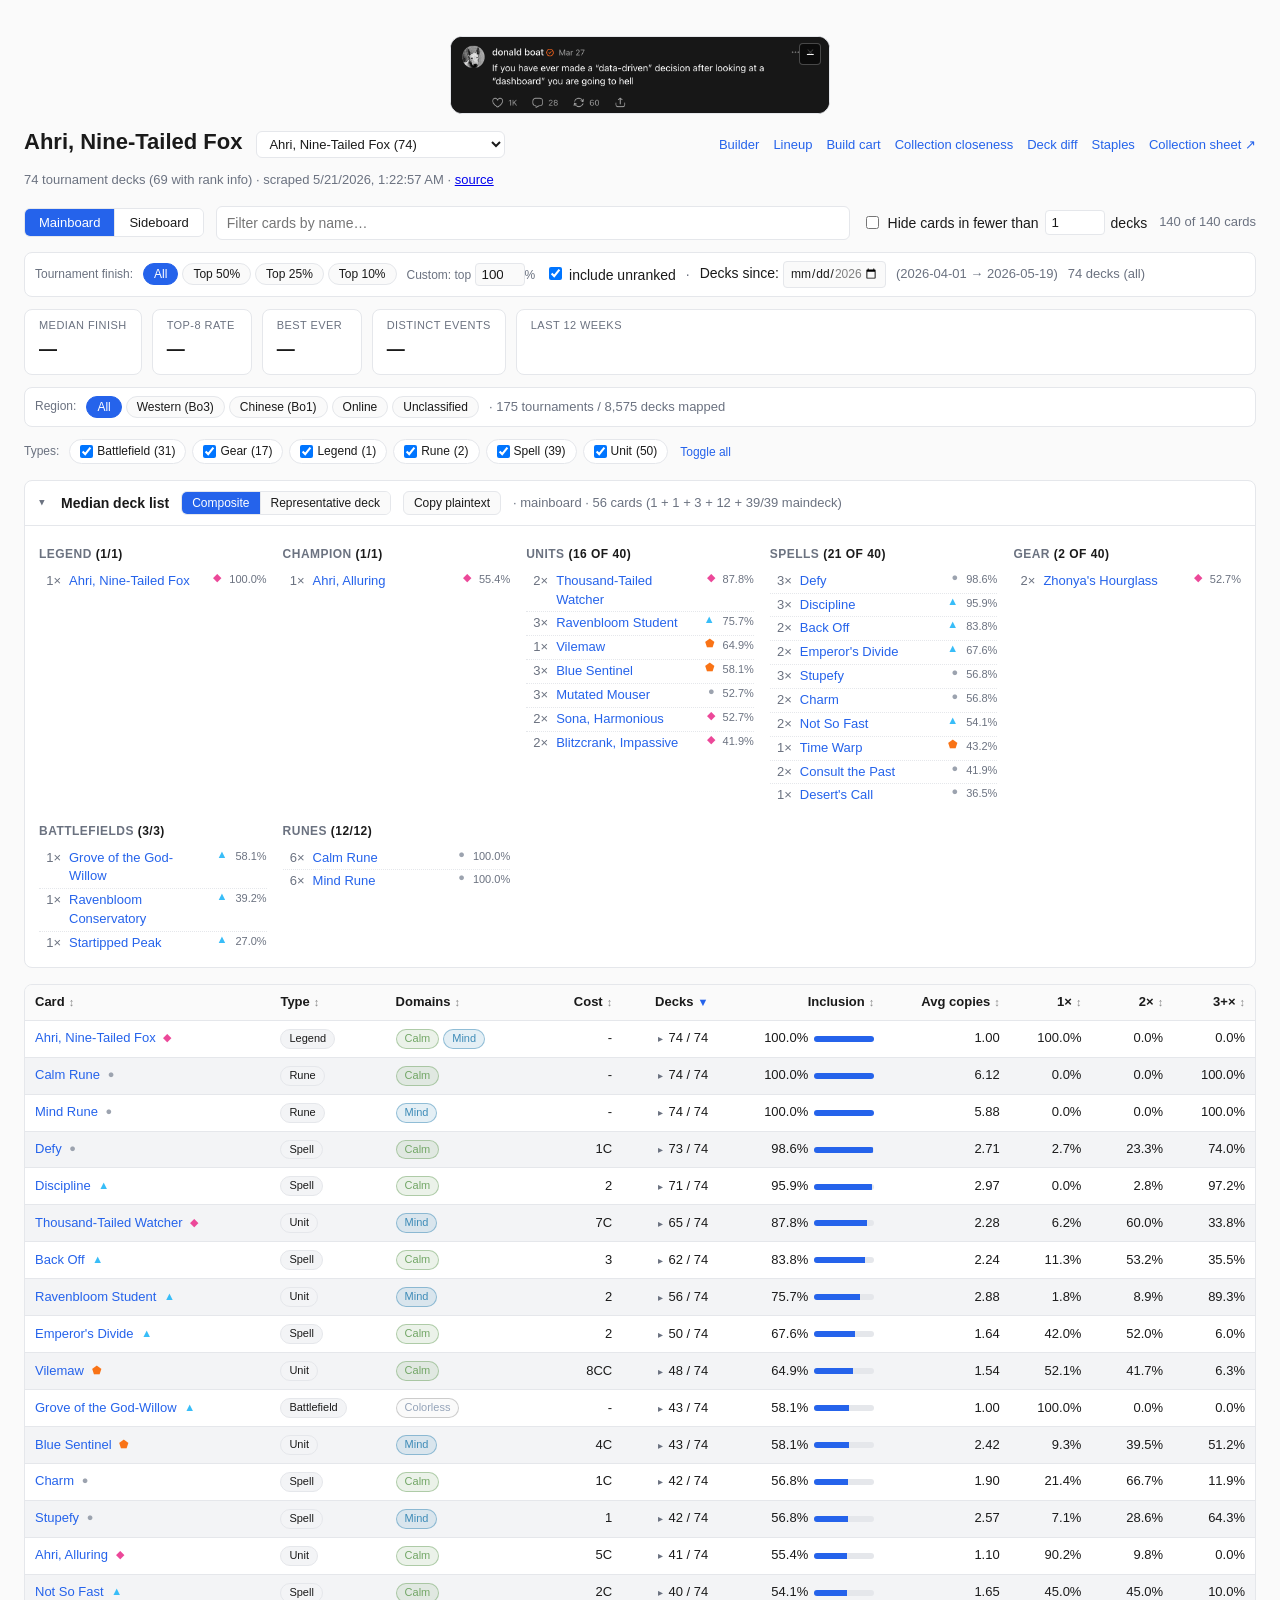
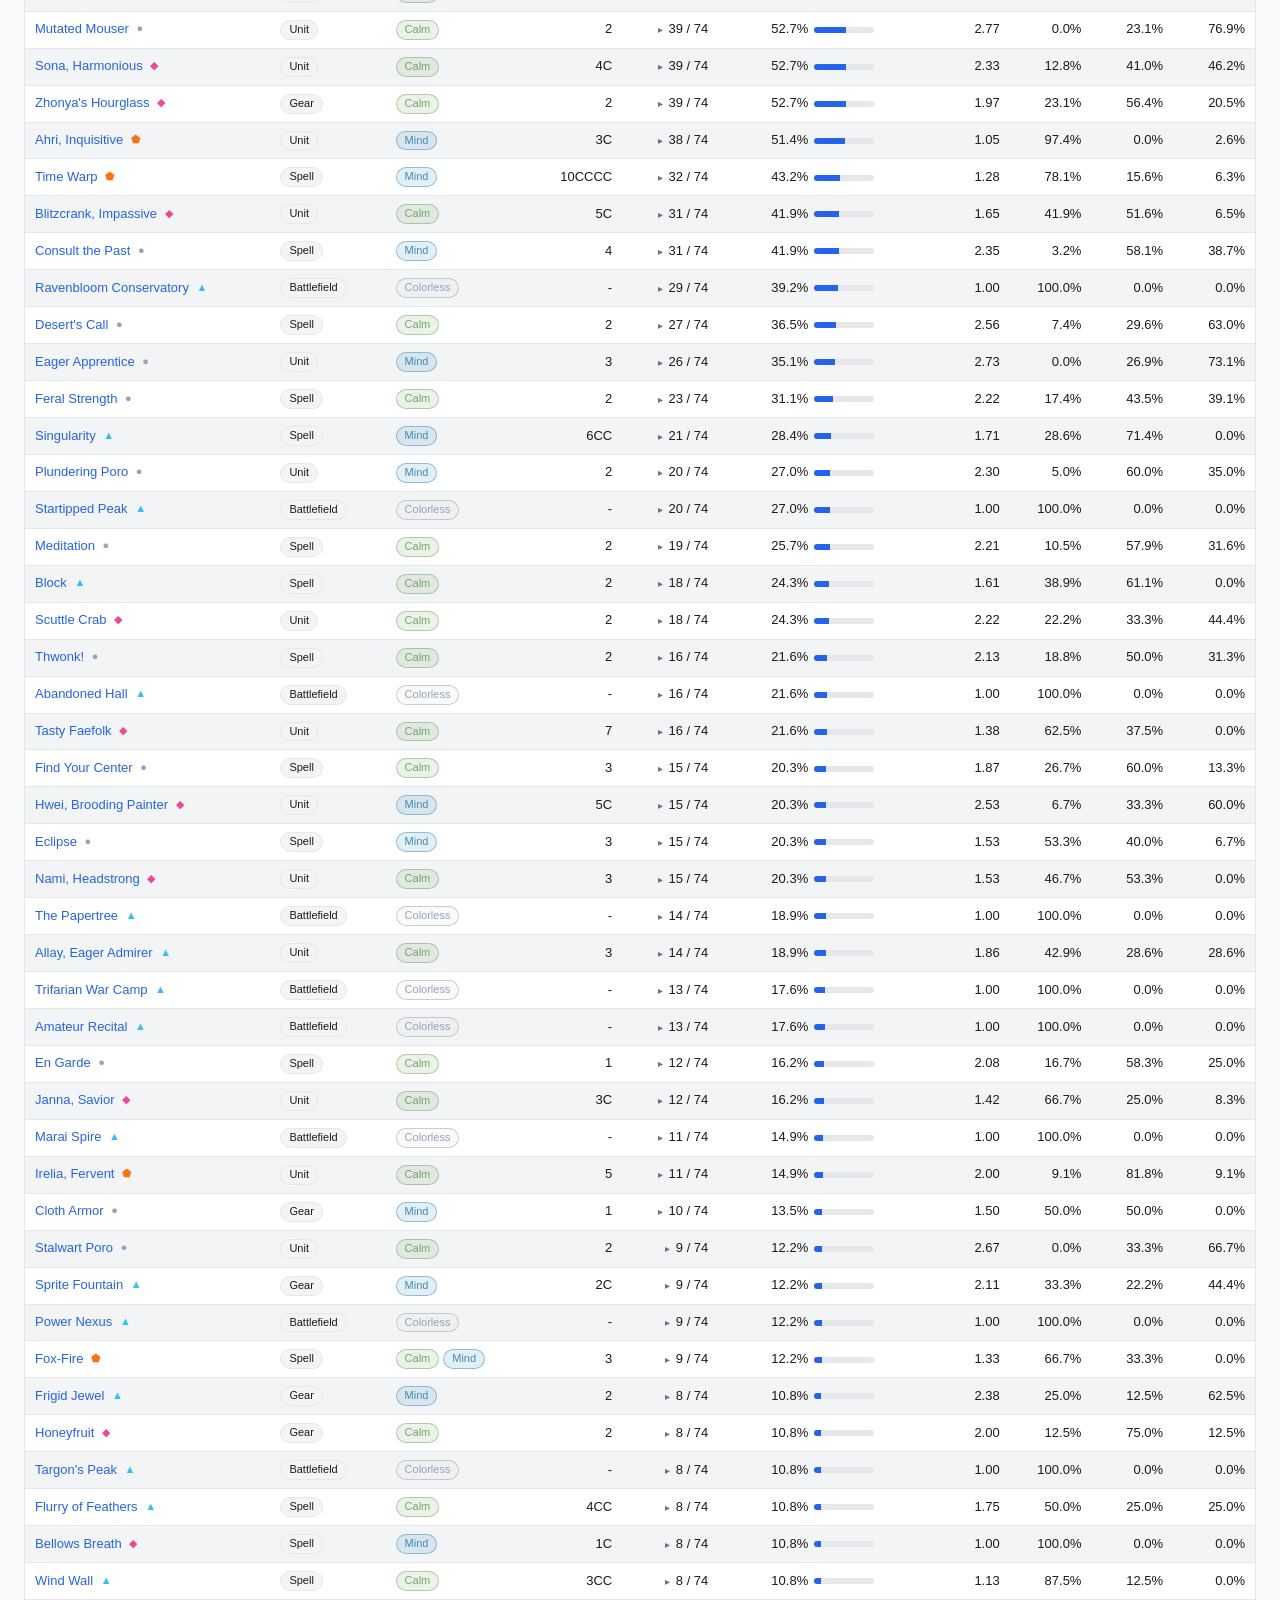
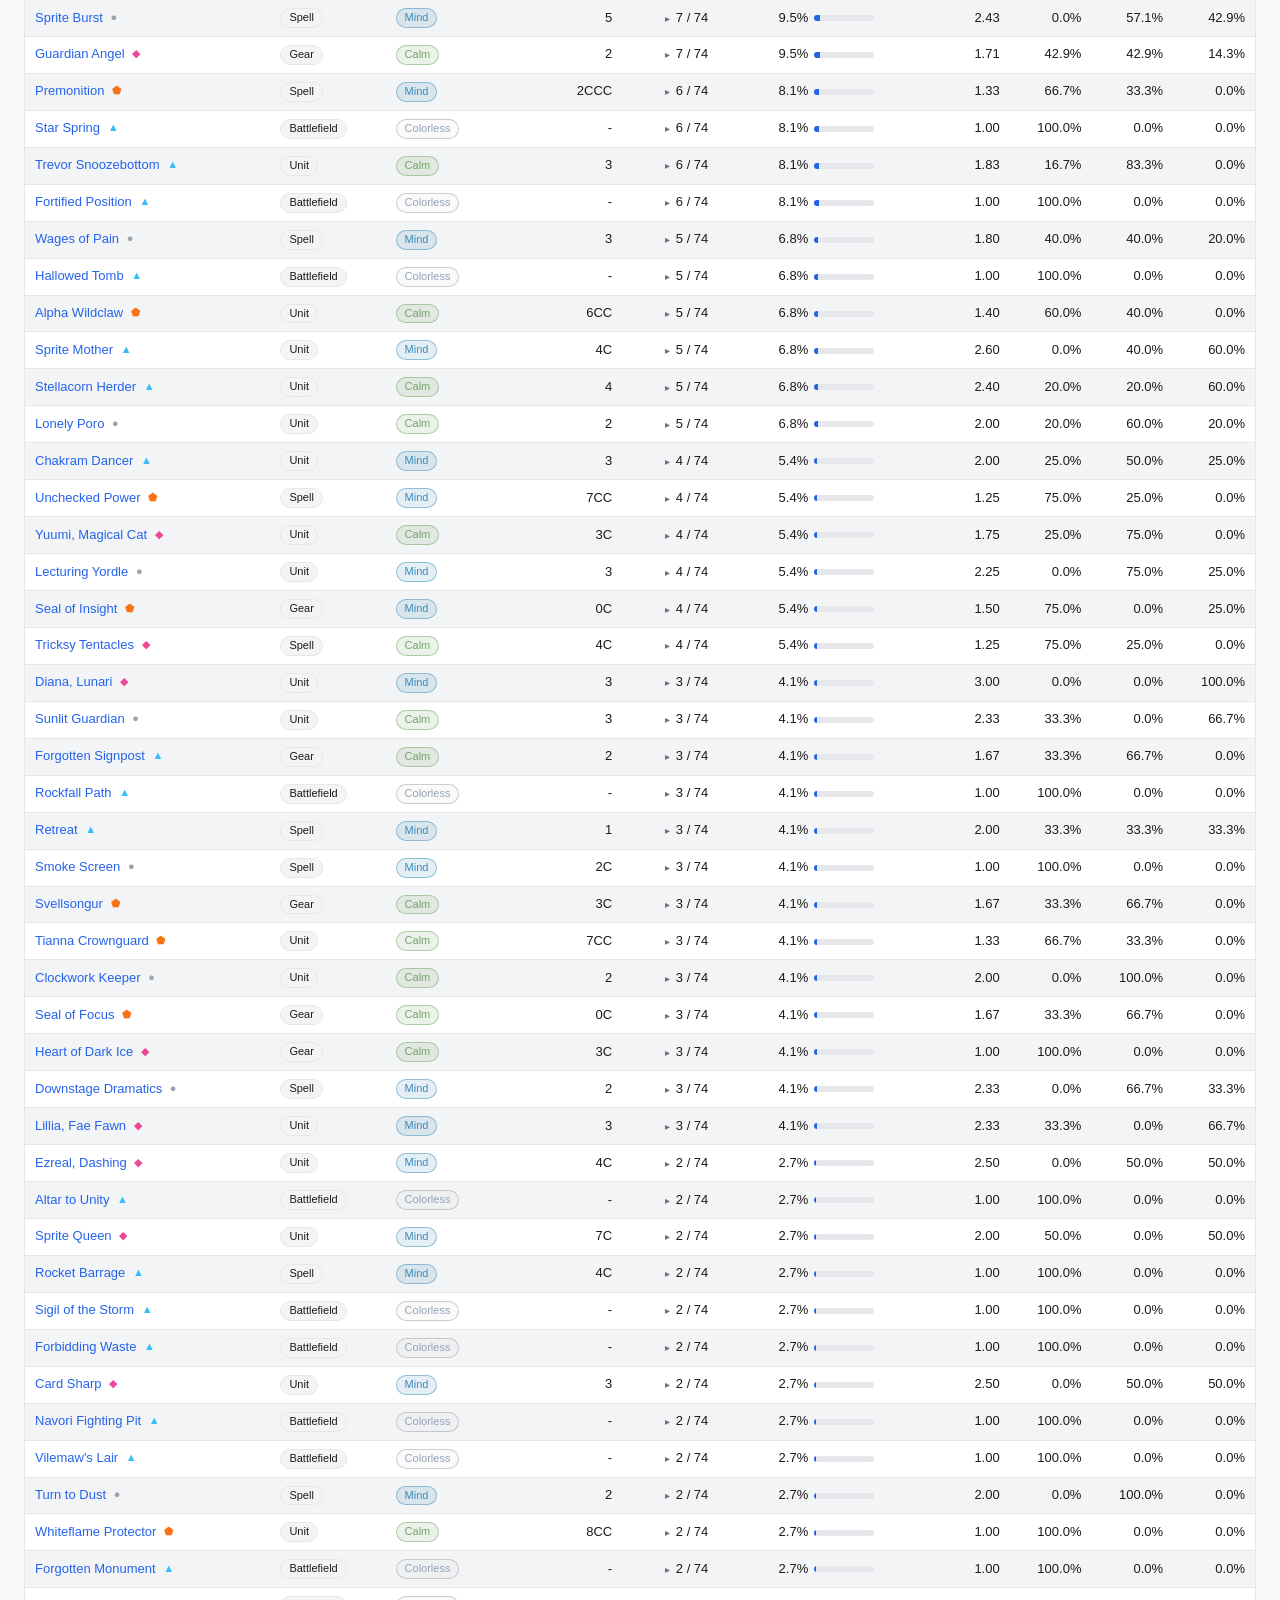
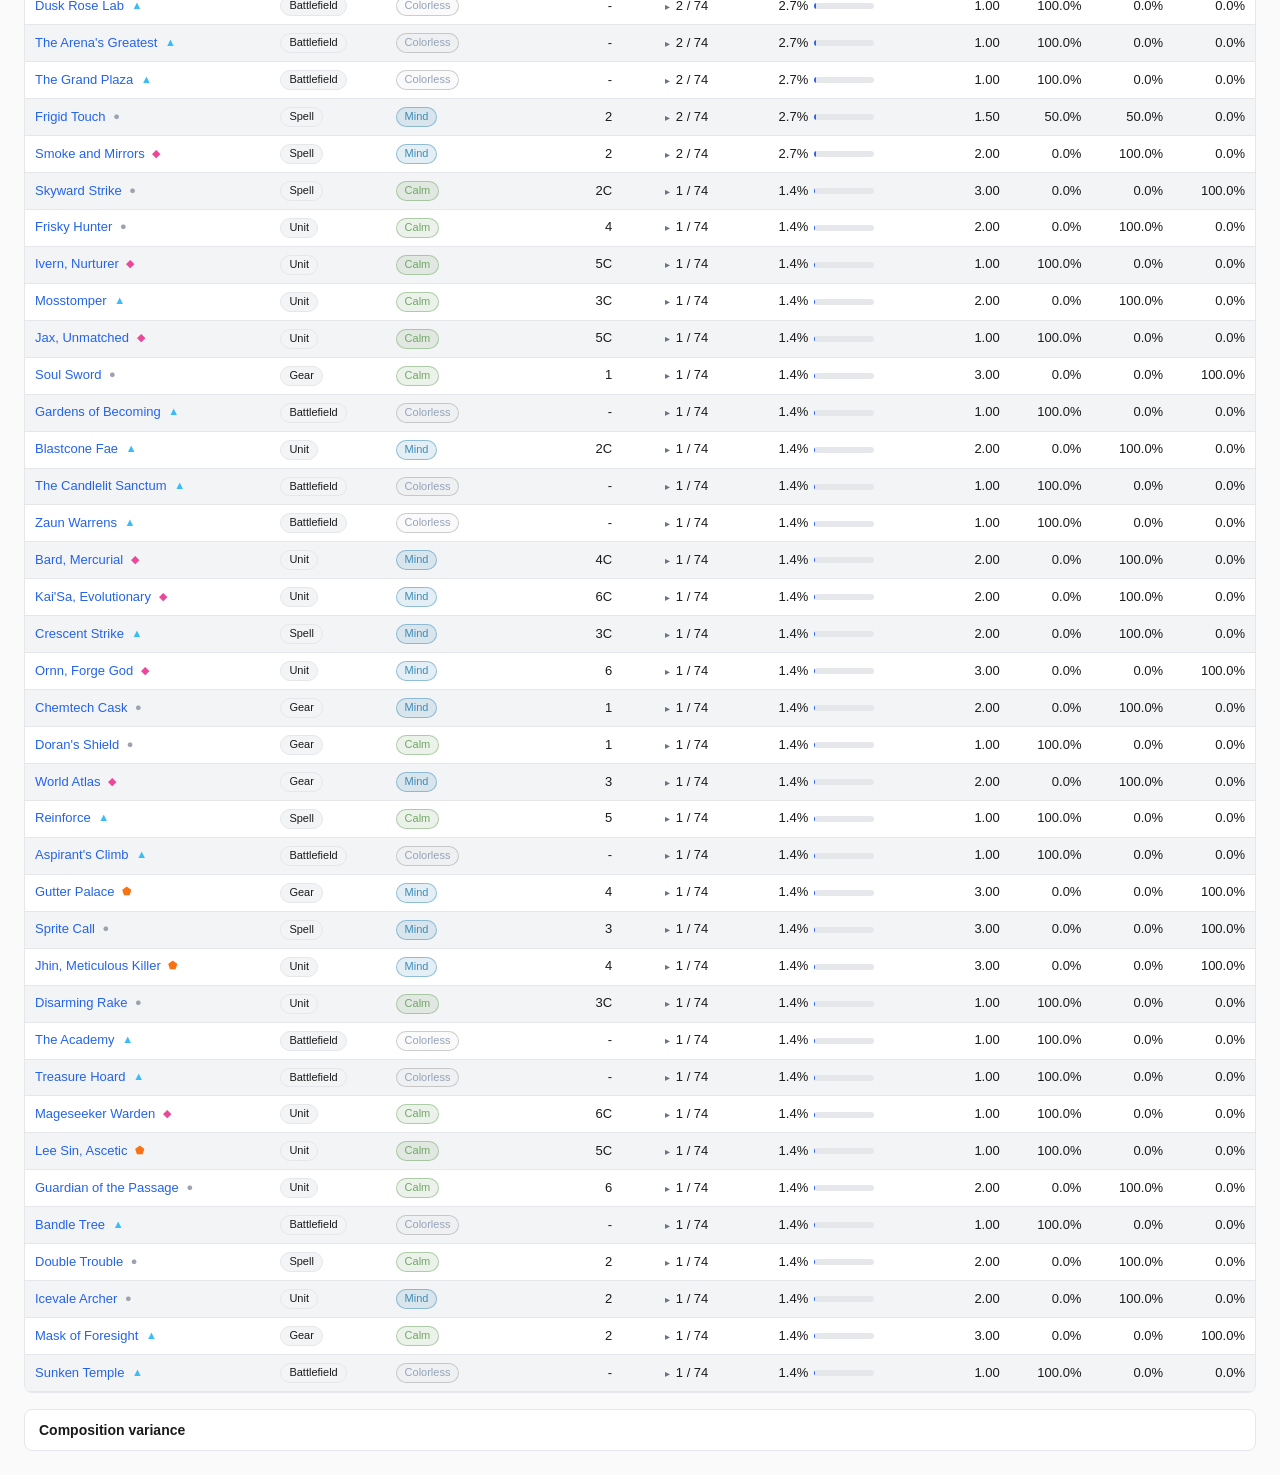
==== index.html @ 175be7fb "Lineup: A+B intra-player sharing OK, cross-player still no-share Revised rule per Travis' clarificat" ====
<!doctype html>
<html lang="en">
<head>
  <meta charset="utf-8" />
  <meta name="viewport" content="width=device-width, initial-scale=1" />
  <title>Riftbound archetype card frequency</title>
  <link rel="stylesheet" href="styles.css?v=13" />
</head>
<body>
  <aside id="motto" class="motto" aria-label="Site motto">
    <button type="button" id="motto-min" class="motto-toggle" title="Minimize" aria-label="Minimize motto">−</button>
    <img src="datadriven.png" alt="If you have ever made a 'data-driven' decision after looking at a 'dashboard' you are going to hell — @donald.boat" class="motto-img" />
  </aside>
  <button type="button" id="motto-show" class="motto-show" hidden aria-label="Show motto">▾ motto</button>
  <script>
    // Persistent motto-minimize state. Lightweight enough to inline.
    (function () {
      const motto = document.getElementById("motto");
      const show = document.getElementById("motto-show");
      const KEY = "motto:minimized";
      let minimized = false;
      try { minimized = JSON.parse(localStorage.getItem(KEY) || "false"); } catch (_) {}
      function apply(m) {
        motto.hidden = m;
        show.hidden = !m;
      }
      apply(minimized);
      document.getElementById("motto-min").addEventListener("click", () => {
        try { localStorage.setItem(KEY, "true"); } catch (_) {}
        apply(true);
      });
      show.addEventListener("click", () => {
        try { localStorage.setItem(KEY, "false"); } catch (_) {}
        apply(false);
      });
    })();
  </script>

  <header>
    <div class="header-row">
      <h1 id="archetype-title">Loading…</h1>
      <select id="champion-select" aria-label="Switch champion"></select>
      <nav class="page-nav" aria-label="Other tools">
        <a href="builder.html">Builder</a>
        <a href="lineup.html">Lineup</a>
        <a href="cart.html">Build cart</a>
        <a href="closeness.html">Collection closeness</a>
        <a href="diff.html">Deck diff</a>
        <a href="staples.html">Staples</a>
        <a href="https://docs.google.com/spreadsheets/d/1Q7RCiWYiC52FIkkDIReUkfotIyGVRSUr/edit" target="_blank" rel="noopener">Collection sheet ↗</a>
      </nav>
    </div>
    <p id="meta" class="muted"></p>
  </header>

  <section class="controls">
    <div class="board-toggle" role="tablist" aria-label="Mainboard or sideboard">
      <button type="button" class="board-btn active" data-board="main" role="tab" aria-selected="true">Mainboard</button>
      <button type="button" class="board-btn" data-board="side" role="tab">Sideboard</button>
    </div>
    <input id="search" type="search" placeholder="Filter cards by name…" autocomplete="off" />
    <label class="toggle">
      <input id="hide-zero" type="checkbox" />
      Hide cards in fewer than
      <input id="min-decks" type="number" min="1" value="1" />
      decks
    </label>
    <span id="row-count" class="muted"></span>
  </section>

  <section class="perf-filter" aria-label="Filter by tournament finish">
    <span class="label">Tournament finish:</span>
    <div class="presets">
      <button type="button" class="preset" data-pct="100">All</button>
      <button type="button" class="preset" data-pct="50">Top 50%</button>
      <button type="button" class="preset" data-pct="25">Top 25%</button>
      <button type="button" class="preset" data-pct="10">Top 10%</button>
    </div>
    <span class="custom">
      Custom: top
      <input type="number" id="pct-input" min="1" max="100" value="100" />%
    </span>
    <label class="toggle">
      <input id="include-unranked" type="checkbox" checked />
      include unranked
    </label>
    <span class="separator">·</span>
    <label class="toggle">
      Decks since:
      <input type="date" id="min-date" />
      <button type="button" class="clear-btn" id="clear-date" title="Clear date filter">×</button>
    </label>
    <span id="date-range-hint" class="muted"></span>
    <span id="deck-count-info" class="muted"></span>
  </section>

  <section class="stat-strip" aria-label="Tournament performance">
    <div class="stat-card" id="stat-median"><div class="stat-label">Median finish</div><div class="stat-value">—</div></div>
    <div class="stat-card" id="stat-top8"><div class="stat-label">Top-8 rate</div><div class="stat-value">—</div></div>
    <div class="stat-card" id="stat-best"><div class="stat-label">Best ever</div><div class="stat-value">—</div></div>
    <div class="stat-card" id="stat-events"><div class="stat-label">Distinct events</div><div class="stat-value">—</div></div>
    <div class="stat-card" id="stat-sparkline">
      <div class="stat-label">Last 12 weeks <span id="stat-sparkline-delta"></span></div>
      <svg id="trend-sparkline" width="200" height="30" aria-label="Weekly deck count, last 12 weeks"></svg>
    </div>
  </section>

  <section class="region-filter" aria-label="Filter by region">
    <span class="label">Region:</span>
    <div class="region-pills">
      <button type="button" class="region-pill active" data-region="">All</button>
      <button type="button" class="region-pill" data-region="WEST">Western (Bo3)</button>
      <button type="button" class="region-pill" data-region="CN">Chinese (Bo1)</button>
      <button type="button" class="region-pill" data-region="ONLINE">Online</button>
      <button type="button" class="region-pill" data-region="unknown">Unclassified</button>
    </div>
    <span id="region-info" class="muted"></span>
  </section>

  <section class="type-filters" id="type-filters" aria-label="Filter by type"></section>

  <section class="median-deck">
    <details id="median-details" open>
      <summary>
        <span class="median-title">Median deck list</span>
        <div class="median-mode-toggle" role="tablist" aria-label="Median deck mode">
          <button type="button" class="mode-btn active" data-mode="composite" role="tab" aria-selected="true">Composite</button>
          <button type="button" class="mode-btn" data-mode="representative" role="tab">Representative deck</button>
        </div>
        <button type="button" id="copy-decklist" class="copy-btn" title="Copy as a sectioned decklist (pastes back into Builder)">Copy plaintext</button>
        <span id="median-context" class="muted"></span>
      </summary>
      <div id="median-meta" class="muted"></div>
      <div id="median-content"></div>
    </details>
  </section>

  <main>
    <div class="table-scroll">
      <table id="cards-table">
        <thead>
          <tr>
            <th data-sort="name">Card</th>
            <th data-sort="type">Type</th>
            <th data-sort="domains">Domains</th>
            <th data-sort="cost" class="num">Cost</th>
            <th data-sort="decks_including" class="num">Decks</th>
            <th data-sort="inclusion_pct" class="num">Inclusion</th>
            <th data-sort="avg_copies_when_included" class="num">Avg copies</th>
            <th data-sort="copies_pct.1" class="num" title="Of decks running this card, % running 1 copy">1×</th>
            <th data-sort="copies_pct.2" class="num" title="Of decks running this card, % running 2 copies">2×</th>
            <th data-sort="copies_pct.3+" class="num" title="Of decks running this card, % running 3+ copies">3+×</th>
          </tr>
        </thead>
        <tbody></tbody>
      </table>
    </div>
    <p id="empty-state" hidden>No cards match.</p>
  </main>

  <section class="composition-variance">
    <details>
      <summary>
        <span class="cv-title">Composition variance</span>
        <span id="cv-summary" class="muted"></span>
      </summary>
      <div id="composition-variance"></div>
    </details>
  </section>

  <img id="card-thumb" alt="" hidden />
  <script src="utils.js"></script>
  <script src="champions.js"></script>
  <script src="champion-slugs.js"></script>
  <script src="tcgplayer-fixes.js"></script>
  <script src="tournaments.js"></script>
  <script src="app.js?v=13"></script>
</body>
</html>
---- styles.css ----
:root {
  color-scheme: light dark;
  --fg: #1a1a1a;
  --muted: #6b7280;
  --bg: #fafafa;
  --row: #ffffff;
  --row-alt: #f3f4f6;
  --border: #e5e7eb;
  --accent: #2563eb;
}
@media (prefers-color-scheme: dark) {
  :root {
    --fg: #e5e7eb;
    --muted: #9ca3af;
    --bg: #0b0d10;
    --row: #14171c;
    --row-alt: #181c22;
    --border: #2a2f37;
    --accent: #60a5fa;
  }
}

* { box-sizing: border-box; }
html, body { margin: 0; }
body {
  font: 14px/1.45 -apple-system, BlinkMacSystemFont, "Segoe UI", Roboto, sans-serif;
  color: var(--fg);
  background: var(--bg);
  padding: 24px;
}
@media (max-width: 640px) {
  body { padding: 14px; }
  h1 { font-size: 18px; }
}
header { margin-bottom: 16px; }
.header-row {
  display: flex; align-items: baseline; gap: 14px;
  flex-wrap: wrap;
  margin-bottom: 4px;
}
.page-nav {
  display: flex; align-items: baseline; gap: 14px;
  margin-left: auto;
  font-size: 13px;
  flex-wrap: wrap;
}
.page-nav a {
  color: var(--accent);
  text-decoration: none;
}
.page-nav a:hover { text-decoration: underline; }
h1 { margin: 0; font-size: 22px; }
.muted { color: var(--muted); font-size: 13px; }

.sheet-status {
  margin: 4px 0 8px;
  font-size: 12px;
}
.sheet-status:empty { display: none; }
.sheet-status.loading::before { content: "⟳ "; }
.sheet-status.ok { color: #4ade80; }
.sheet-status.ok::before { content: "✓ "; }
.sheet-status.err { color: #fca5a5; }
.sheet-status.err::before { content: "⚠ "; }
.sheet-status.warn { color: #fbbf24; }
.sheet-status.warn::before { content: "⚠ "; }

/* Expandable warning details rendered under #sheet-status when the lock
   parser couldn't resolve some lines. Lets the user see + fix typos
   without opening dev-tools. */
.sheet-warnings {
  margin: 4px 0 12px;
  padding: 8px 12px;
  border: 1px solid rgba(251, 191, 36, 0.4);
  border-radius: 6px;
  background: rgba(251, 191, 36, 0.08);
  font-size: 12px;
  color: var(--fg);
}
.sheet-warnings summary {
  cursor: pointer;
  color: #fbbf24;
  font-weight: 600;
}
.sheet-warnings .warn-tab { margin-top: 6px; color: var(--muted); }
.sheet-warnings ul { margin: 4px 0 4px 18px; padding: 0; }
.sheet-warnings li { margin: 2px 0; }
.sheet-warnings code {
  background: var(--bg);
  padding: 1px 6px;
  border-radius: 3px;
  border: 1px solid var(--border);
  font-size: 11px;
}
#champion-select {
  font-size: 13px;
  padding: 4px 8px;
  border: 1px solid var(--border);
  border-radius: 6px;
  background: var(--row);
  color: var(--fg);
  cursor: pointer;
}

.controls {
  display: flex;
  gap: 12px;
  align-items: center;
  flex-wrap: wrap;
  margin-bottom: 12px;
}
.controls input[type="search"] {
  flex: 1 1 280px;
  min-width: 200px;
  padding: 8px 10px;
  font-size: 14px;
  border: 1px solid var(--border);
  border-radius: 6px;
  background: var(--row);
  color: var(--fg);
}
.controls .toggle { display: inline-flex; align-items: center; gap: 6px; }
.controls input[type="number"] {
  width: 60px; padding: 4px 6px;
  border: 1px solid var(--border); border-radius: 4px;
  background: var(--row); color: var(--fg);
}

.board-toggle {
  display: inline-flex;
  border: 1px solid var(--border);
  border-radius: 6px;
  overflow: hidden;
}
.board-toggle .board-btn {
  padding: 6px 14px;
  font-size: 13px;
  border: none;
  background: var(--row);
  color: var(--fg);
  cursor: pointer;
  border-right: 1px solid var(--border);
}
.board-toggle .board-btn:last-child { border-right: none; }
.board-toggle .board-btn.active {
  background: var(--accent);
  color: white;
}

.perf-filter {
  display: flex; flex-wrap: wrap; gap: 10px;
  align-items: center;
  margin-bottom: 12px;
  padding: 8px 10px;
  border: 1px solid var(--border);
  border-radius: 8px;
  background: var(--row);
}
.perf-filter .label { color: var(--muted); font-size: 12px; }
.perf-filter .presets { display: inline-flex; gap: 4px; }
.perf-filter .preset {
  padding: 3px 10px;
  font-size: 12px;
  border: 1px solid var(--border);
  border-radius: 999px;
  background: var(--bg);
  color: var(--fg);
  cursor: pointer;
}
.perf-filter .preset.active {
  background: var(--accent);
  color: white;
  border-color: var(--accent);
}

/* Region filter — same shape as .perf-filter / .preset. */
.region-filter {
  display: flex; flex-wrap: wrap; gap: 10px;
  align-items: center;
  margin-bottom: 12px;
  padding: 8px 10px;
  border: 1px solid var(--border);
  border-radius: 8px;
  background: var(--row);
}
.region-filter .label { color: var(--muted); font-size: 12px; }
.region-filter .region-pills { display: inline-flex; gap: 4px; flex-wrap: wrap; }
.region-pill {
  padding: 3px 10px;
  font-size: 12px;
  border: 1px solid var(--border);
  border-radius: 999px;
  background: var(--bg);
  color: var(--fg);
  cursor: pointer;
}
.region-pill.active {
  background: var(--accent);
  color: white;
  border-color: var(--accent);
}

/* Tournament-performance stat strip — sits between the controls and the
   region filter. 4 dollar-amount-style badges + one inline sparkline. */
.stat-strip {
  display: flex; flex-wrap: wrap; gap: 10px;
  margin-bottom: 12px;
}
.stat-card {
  flex: 0 0 auto;
  padding: 8px 14px;
  border: 1px solid var(--border);
  border-radius: 8px;
  background: var(--row);
  min-width: 100px;
}
.stat-card .stat-label {
  color: var(--muted);
  font-size: 11px;
  text-transform: uppercase;
  letter-spacing: 0.04em;
}
.stat-card .stat-value {
  font-size: 18px;
  font-weight: 600;
  font-variant-numeric: tabular-nums;
  margin-top: 2px;
}
.stat-card .stat-value a { color: var(--accent); text-decoration: none; }
.stat-card .stat-value a:hover { text-decoration: underline; }
#stat-sparkline { flex: 1 1 220px; min-width: 220px; }
#trend-sparkline { display: block; margin-top: 2px; }
#stat-sparkline-delta { font-size: 11px; }
#stat-sparkline-delta.trend-up { color: #4ade80; }
#stat-sparkline-delta.trend-down { color: #f87171; }
#stat-sparkline-delta.trend-flat { color: var(--muted); }

/* Composition variance panel — under the cards table, mirrors median-deck */
.composition-variance { margin-top: 16px; }
.composition-variance summary {
  list-style: none;
  cursor: pointer;
  padding: 10px 14px;
  display: flex; align-items: center; gap: 10px;
  border: 1px solid var(--border);
  border-radius: 8px;
  background: var(--row);
}
.composition-variance details[open] summary { border-radius: 8px 8px 0 0; }
.composition-variance .cv-title { font-weight: 600; }
#composition-variance {
  padding: 12px 14px;
  border: 1px solid var(--border);
  border-top: none;
  border-radius: 0 0 8px 8px;
  background: var(--bg);
}
.cv-group { padding: 8px 0; border-bottom: 1px dotted var(--border); }
.cv-group:last-child { border-bottom: none; }
.cv-group-header {
  display: flex; align-items: baseline; gap: 8px; margin-bottom: 6px;
}
.cv-rank { color: var(--muted); font-variant-numeric: tabular-nums; min-width: 18px; }
.cv-name { font-weight: 600; }
.cv-count { color: var(--muted); font-size: 12px; }
.cv-core, .cv-flex { font-size: 12px; line-height: 1.8; }
.cv-pill {
  display: inline-block;
  padding: 1px 6px;
  margin: 1px 2px;
  border-radius: 4px;
  background: var(--row);
  border: 1px solid var(--border);
}
.cv-pill a { color: var(--accent); text-decoration: none; }
.cv-pill a:hover { text-decoration: underline; }
.cv-flex { margin-top: 12px; padding-top: 10px; border-top: 1px dotted var(--border); }
.cv-flex-label { font-size: 11px; color: var(--muted); text-transform: uppercase; letter-spacing: 0.04em; margin-bottom: 4px; }
.perf-filter .custom { font-size: 12px; color: var(--muted); }
.perf-filter input[type="number"] {
  width: 50px; padding: 3px 6px;
  border: 1px solid var(--border); border-radius: 4px;
  background: var(--bg); color: var(--fg);
}
.perf-filter input[type="date"] {
  font: inherit;
  font-size: 12px;
  padding: 3px 6px;
  border: 1px solid var(--border);
  border-radius: 4px;
  background: var(--bg);
  color: var(--fg);
  color-scheme: light dark;
}
.perf-filter .separator { color: var(--muted); }
.perf-filter .clear-btn {
  border: none;
  background: transparent;
  color: var(--muted);
  font-size: 14px;
  cursor: pointer;
  padding: 0 4px;
  line-height: 1;
}
.perf-filter .clear-btn:hover { color: var(--fg); }
.perf-filter .clear-btn[hidden] { display: none; }

.type-filters {
  display: flex; flex-wrap: wrap; gap: 6px;
  margin-bottom: 12px;
  align-items: center;
}
.type-filters .label { color: var(--muted); font-size: 12px; margin-right: 4px; }
.type-filters .pill {
  display: inline-flex; align-items: center; gap: 4px;
  padding: 3px 10px;
  border: 1px solid var(--border);
  border-radius: 999px;
  background: var(--row);
  cursor: pointer;
  user-select: none;
  font-size: 12px;
  text-transform: capitalize;
}
.type-filters .pill input { margin: 0; }
.type-filters .pill.off { opacity: 0.45; text-decoration: line-through; }
.type-filters .toggle-all {
  font-size: 12px;
  color: var(--accent);
  cursor: pointer;
  background: none; border: none; padding: 3px 6px;
}
.type-filters .toggle-all:hover { text-decoration: underline; }

.table-scroll {
  overflow-x: auto;
  -webkit-overflow-scrolling: touch;
  border: 1px solid var(--border);
  border-radius: 8px;
  background: var(--bg);
}

table { width: 100%; border-collapse: collapse; font-size: 13px; min-width: 720px; }
th, td {
  padding: 8px 10px;
  text-align: left;
  border-bottom: 1px solid var(--border);
}
td { white-space: nowrap; }
td:first-child { white-space: normal; }
th {
  position: sticky; top: 0;
  background: var(--bg);
  font-weight: 600;
  cursor: pointer;
  user-select: none;
  white-space: nowrap;
}
th.num, td.num { text-align: right; font-variant-numeric: tabular-nums; }
td.dim { color: var(--muted); }

.rarity {
  display: inline-block;
  margin-left: 4px;
  font-size: 11px;
  line-height: 1;
  vertical-align: 1px;
  font-variant-emoji: text;
}
.rarity-common   { color: #9ca3af; } /* gray */
.rarity-uncommon { color: #38bdf8; } /* light blue */
.rarity-rare     { color: #ec4899; } /* pink */
.rarity-epic     { color: #f97316; } /* orange */
.rarity-showcase { color: #facc15; } /* yellow */

#card-thumb {
  position: fixed;
  z-index: 1000;
  width: 260px;
  height: auto;
  border-radius: 12px;
  box-shadow: 0 12px 24px rgba(0, 0, 0, 0.35);
  pointer-events: none;
  background: var(--row);
}
@media (hover: none), (pointer: coarse) {
  #card-thumb { display: none !important; }
}

td.clickable {
  cursor: pointer;
  user-select: none;
}
td.clickable:hover { background: rgba(96, 165, 250, 0.12); }
td.clickable .chev {
  display: inline-block;
  width: 10px;
  color: var(--muted);
  margin-right: 2px;
  font-size: 10px;
}
tr.expanded td.clickable .chev { color: var(--accent); }
tr.expanded { background: rgba(96, 165, 250, 0.05) !important; }

tr.deck-list-row td {
  background: var(--row-alt);
  border-bottom: 1px solid var(--border);
  padding: 10px 14px 14px;
}
.deck-list-summary { margin: 0 0 6px; font-size: 12px; }
.deck-list {
  list-style: none;
  margin: 0; padding: 0;
  display: grid;
  grid-template-columns: repeat(auto-fill, minmax(360px, 1fr));
  gap: 4px 18px;
}
.deck-list li {
  display: flex;
  gap: 8px;
  align-items: baseline;
  font-size: 12px;
  padding: 2px 0;
  border-bottom: 1px dotted var(--border);
  list-style: none;
}
.deck-list li::marker { content: ""; }
.deck-list li:last-child { border-bottom: none; }
.deck-list .qty {
  font-variant-numeric: tabular-nums;
  color: var(--muted);
  min-width: 24px;
  text-align: right;
}
.deck-list .rank {
  font-variant-numeric: tabular-nums;
  font-size: 11px;
  color: var(--muted);
  min-width: 80px;
}
.deck-list a { color: var(--accent); text-decoration: none; flex: 1; }
.deck-list a:hover { text-decoration: underline; }
.deck-list .date {
  font-variant-numeric: tabular-nums;
  font-size: 11px;
}
th .arrow { display: inline-block; margin-left: 4px; opacity: 0.5; font-size: 11px; }
th.sort-active .arrow { opacity: 1; color: var(--accent); }
tbody tr:nth-child(odd) { background: var(--row); }
tbody tr:nth-child(even) { background: var(--row-alt); }
tbody tr:hover { background: rgba(96, 165, 250, 0.08); }

td a { color: var(--accent); text-decoration: none; }
td a:hover { text-decoration: underline; }
.tag {
  display: inline-block;
  padding: 1px 8px;
  border-radius: 999px;
  background: var(--row-alt);
  border: 1px solid var(--border);
  font-size: 11px;
  margin-right: 4px;
  text-transform: capitalize;
}

/* Domain colours sampled from riftdecks rune icons. */
.tag.domain-body      { color: #ec8f2f; border-color: rgba(236,143,47,0.5); background: rgba(236,143,47,0.14); }
.tag.domain-calm      { color: #72a666; border-color: rgba(114,166,102,0.5); background: rgba(114,166,102,0.14); }
.tag.domain-chaos     { color: #b189d6; border-color: rgba(136,102,169,0.55); background: rgba(136,102,169,0.16); }
.tag.domain-fury      { color: #e43f47; border-color: rgba(228,63,71,0.5); background: rgba(228,63,71,0.14); }
.tag.domain-mind      { color: #3f8cb8; border-color: rgba(63,140,184,0.5); background: rgba(63,140,184,0.14); }
.tag.domain-order     { color: #d9bf28; border-color: rgba(217,191,40,0.55); background: rgba(217,191,40,0.16); }
.tag.domain-colorless { color: #94a3b8; border-color: rgba(160,160,160,0.5); background: rgba(216,216,216,0.14); }

/* Legend-chip — shared by staples, collection. Round pill linking back to
   /?champion=<slug>. `.solo` is the highlighted style for cards used by
   only one legend. */
.legend-chip {
  display: inline-block;
  padding: 1px 8px;
  margin: 1px 4px 1px 0;
  border-radius: 999px;
  background: var(--row);
  border: 1px solid var(--border);
  color: var(--fg);
  text-decoration: none;
  white-space: nowrap;
  font-size: 12px;
}
.legend-chip:hover { background: var(--row-alt); }
.legend-chip .pct,
.legend-chip .qty {
  color: var(--muted);
  margin-left: 4px;
  font-variant-numeric: tabular-nums;
}
.legend-chip.solo {
  background: rgba(96, 165, 250, 0.12);
  border-color: var(--accent);
}

/* Missing-cards highlight — shared by staples, collection. */
td.missing-pos {
  color: #f87171;
  font-weight: 600;
}

/* The motto banner — top-of-page reminder that dashboards send you to hell.
   Inlined on index.html. Minimize state persists via localStorage. */
.motto {
  position: relative;
  max-width: 380px;
  margin: 12px auto;
  border: 1px solid var(--border);
  border-radius: 12px;
  overflow: hidden;
  background: #0b0b0b;
  line-height: 0;
}
.motto[hidden] { display: none; }
.motto-img {
  display: block;
  width: 100%;
  height: auto;
  max-height: 110px;
  object-fit: contain;
}
.motto-toggle {
  position: absolute;
  top: 6px;
  right: 8px;
  width: 22px;
  height: 22px;
  padding: 0;
  font-size: 14px;
  line-height: 1;
  background: rgba(0, 0, 0, 0.5);
  color: white;
  border: 1px solid rgba(255, 255, 255, 0.25);
  border-radius: 4px;
  cursor: pointer;
  z-index: 2;
}
.motto-toggle:hover { background: rgba(0, 0, 0, 0.75); }
.motto-show {
  display: inline-flex;
  align-items: center;
  margin: 8px 0 12px;
  padding: 2px 10px;
  font-size: 11px;
  color: var(--muted);
  background: var(--row);
  border: 1px solid var(--border);
  border-radius: 999px;
  cursor: pointer;
  font-style: italic;
}
.motto-show:hover { color: var(--fg); }
.motto-show[hidden] { display: none; }

.bar {
  display: inline-block;
  width: 60px;
  height: 6px;
  background: var(--border);
  border-radius: 3px;
  margin-left: 6px;
  vertical-align: middle;
  overflow: hidden;
}
.bar > span {
  display: block; height: 100%;
  background: var(--accent);
}

#empty-state { text-align: center; padding: 32px; color: var(--muted); }

.median-deck {
  margin: 16px 0;
  border: 1px solid var(--border);
  border-radius: 8px;
  background: var(--row);
}
.median-deck summary {
  list-style: none;
  cursor: pointer;
  padding: 10px 14px;
  display: flex; align-items: center; gap: 12px;
  flex-wrap: wrap;
  border-bottom: 1px solid transparent;
}
.median-mode-toggle {
  display: inline-flex;
  border: 1px solid var(--border);
  border-radius: 6px;
  overflow: hidden;
}
.median-mode-toggle .mode-btn {
  padding: 4px 10px;
  font-size: 12px;
  border: none;
  background: var(--bg);
  color: var(--fg);
  cursor: pointer;
  border-right: 1px solid var(--border);
}
.median-mode-toggle .mode-btn:last-child { border-right: none; }
.median-mode-toggle .mode-btn.active {
  background: var(--accent);
  color: white;
}
.copy-btn {
  padding: 4px 10px;
  font-size: 12px;
  border: 1px solid var(--border);
  border-radius: 6px;
  background: var(--bg);
  color: var(--fg);
  cursor: pointer;
  white-space: nowrap;
}
.copy-btn:hover { background: var(--row-alt); }
.copy-btn.copied {
  background: #16a34a;
  border-color: #16a34a;
  color: white;
}

/* Back-link used in every sub-page header to return to the main dashboard. */
.back-link {
  font-size: 13px;
  color: var(--accent);
  text-decoration: none;
}
.back-link:hover { text-decoration: underline; }

/* En-route toggle row — shared by closeness / cart / diff / staples /
   collection. Per-page margin overrides go in each page's CSS. */
.enroute-toggle {
  display: inline-flex;
  align-items: center;
  gap: 6px;
  font-size: 13px;
  cursor: pointer;
}
.enroute-toggle input { margin: 0; }
.enroute-toggle .muted { font-size: 12px; }

/* Dynamic container for per-lock-tab toggles (rendered by ensureLockToggles
   in utils.js). Lays out adjacent to the en-route toggle. */
.lock-toggles {
  display: inline-flex;
  flex-wrap: wrap;
  gap: 14px;
  align-items: center;
}
.lock-toggle { font-size: 13px; }
#median-meta {
  padding: 8px 14px 0;
  font-size: 12px;
  line-height: 1.45;
}
#median-meta a { color: var(--accent); text-decoration: none; }
#median-meta a:hover { text-decoration: underline; }
#median-meta strong { color: var(--fg); font-weight: 600; }
.median-deck details[open] summary { border-bottom-color: var(--border); }
.median-deck summary::-webkit-details-marker { display: none; }
.median-deck summary::before {
  content: "▸";
  font-size: 11px;
  color: var(--muted);
  margin-right: 4px;
  transition: transform 0.15s;
}
.median-deck details[open] summary::before { transform: rotate(90deg); }
.median-deck .median-title { font-weight: 600; font-size: 14px; }
.median-deck #median-content {
  padding: 12px 14px;
  display: grid;
  grid-template-columns: repeat(auto-fit, minmax(220px, 1fr));
  gap: 16px;
}
.median-section h3 {
  margin: 0 0 6px;
  font-size: 12px;
  font-weight: 600;
  color: var(--muted);
  text-transform: uppercase;
  letter-spacing: 0.04em;
}
.median-section h3 .target { color: var(--fg); }
.median-section h3 .target.short { color: #d97706; }
.median-section ul {
  list-style: none;
  margin: 0; padding: 0;
  font-size: 13px;
}
.median-section li {
  display: flex;
  gap: 8px;
  padding: 2px 0;
  border-bottom: 1px dotted var(--border);
}
.median-section li:last-child { border-bottom: none; }
.median-section .qty {
  display: inline-block;
  min-width: 22px;
  text-align: right;
  font-variant-numeric: tabular-nums;
  color: var(--muted);
}
.median-section .name { flex: 1; }
.median-section .pct {
  font-size: 11px; color: var(--muted);
  font-variant-numeric: tabular-nums;
}
.median-section .name a { color: var(--accent); text-decoration: none; }
.median-section .name a:hover { text-decoration: underline; }
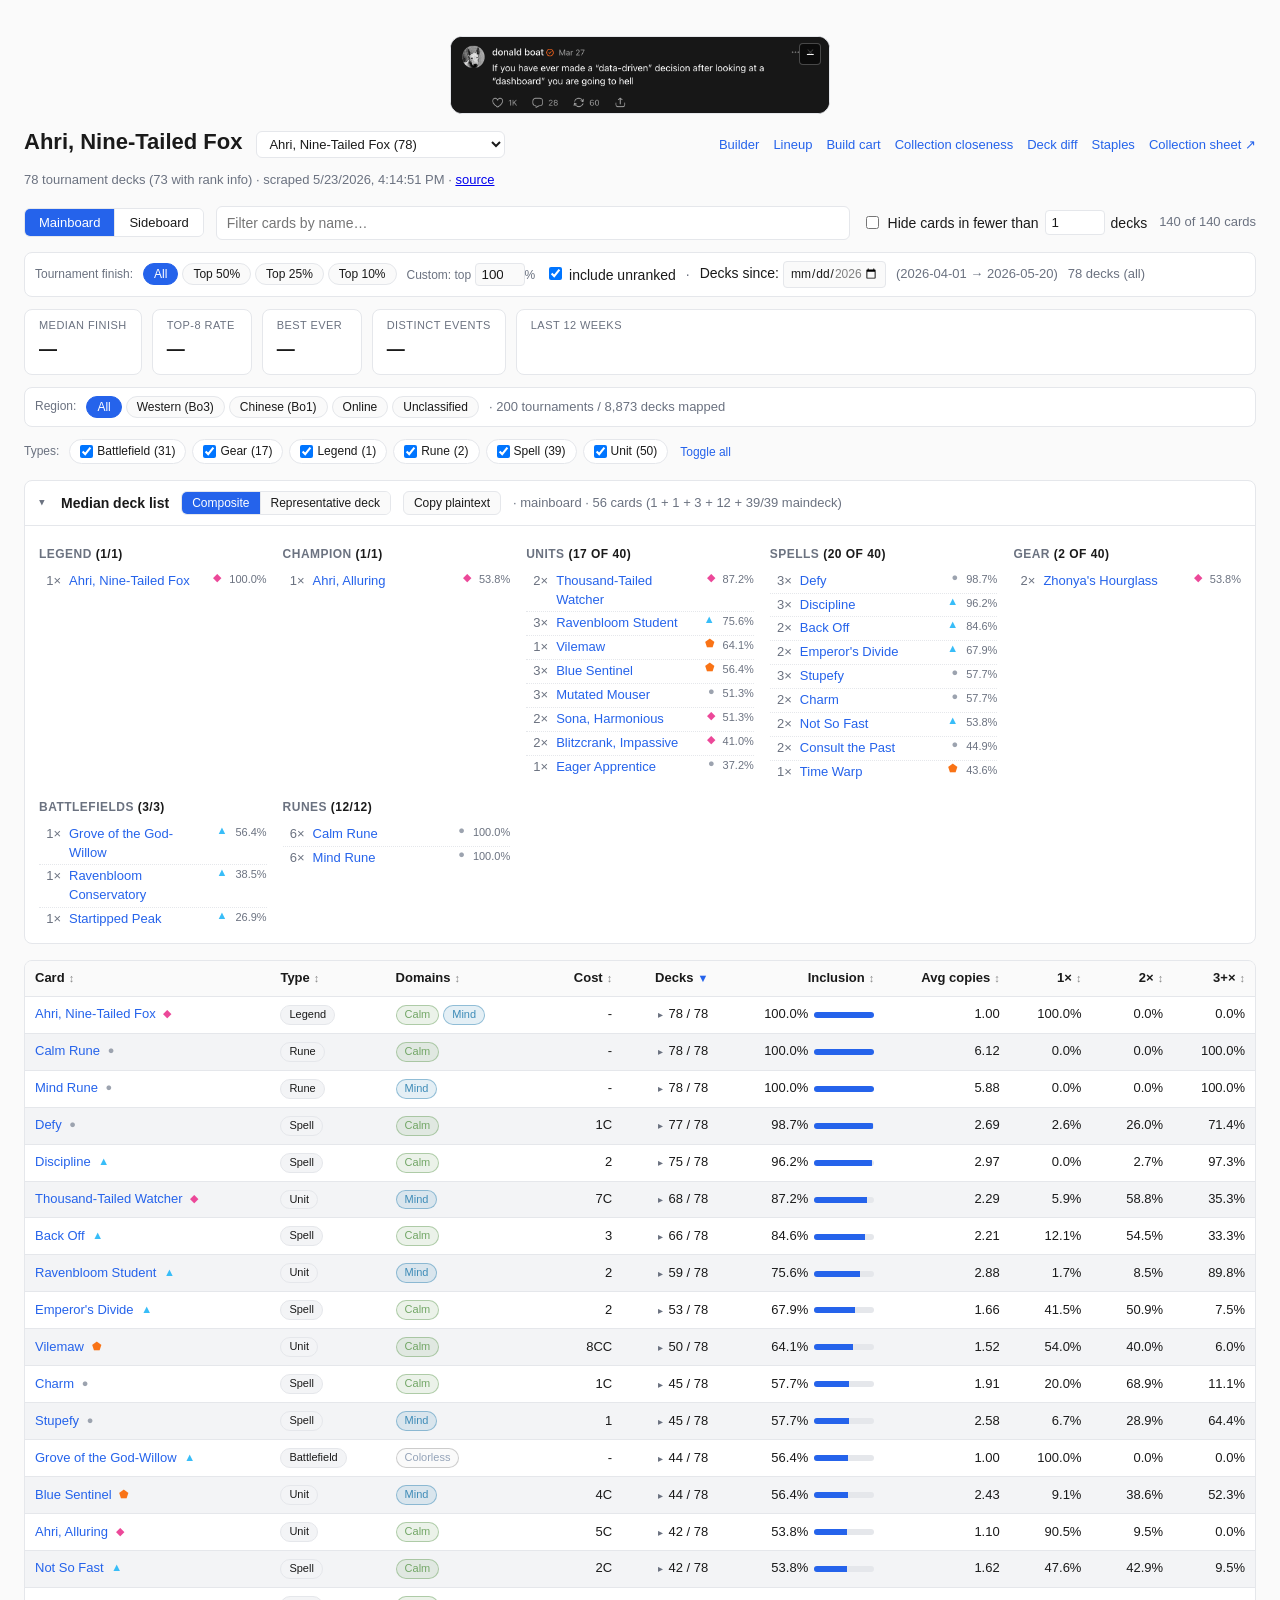
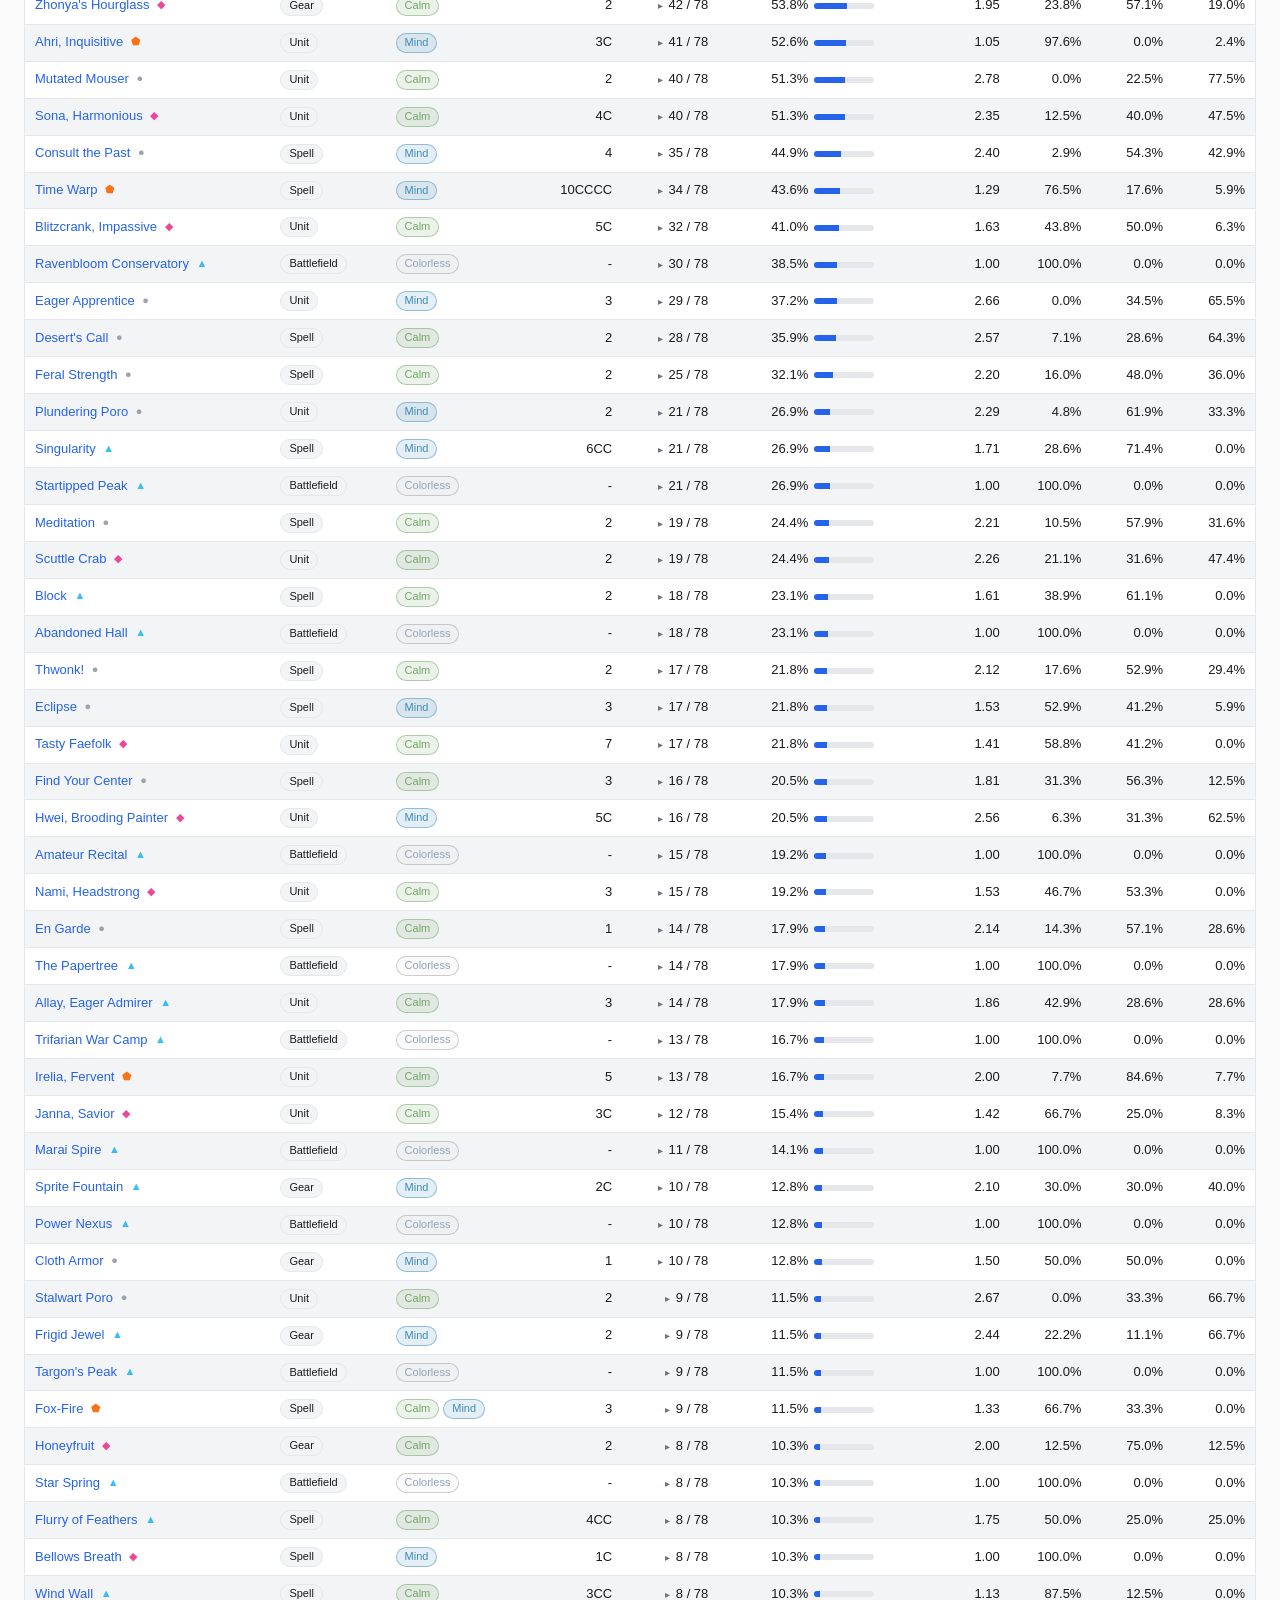
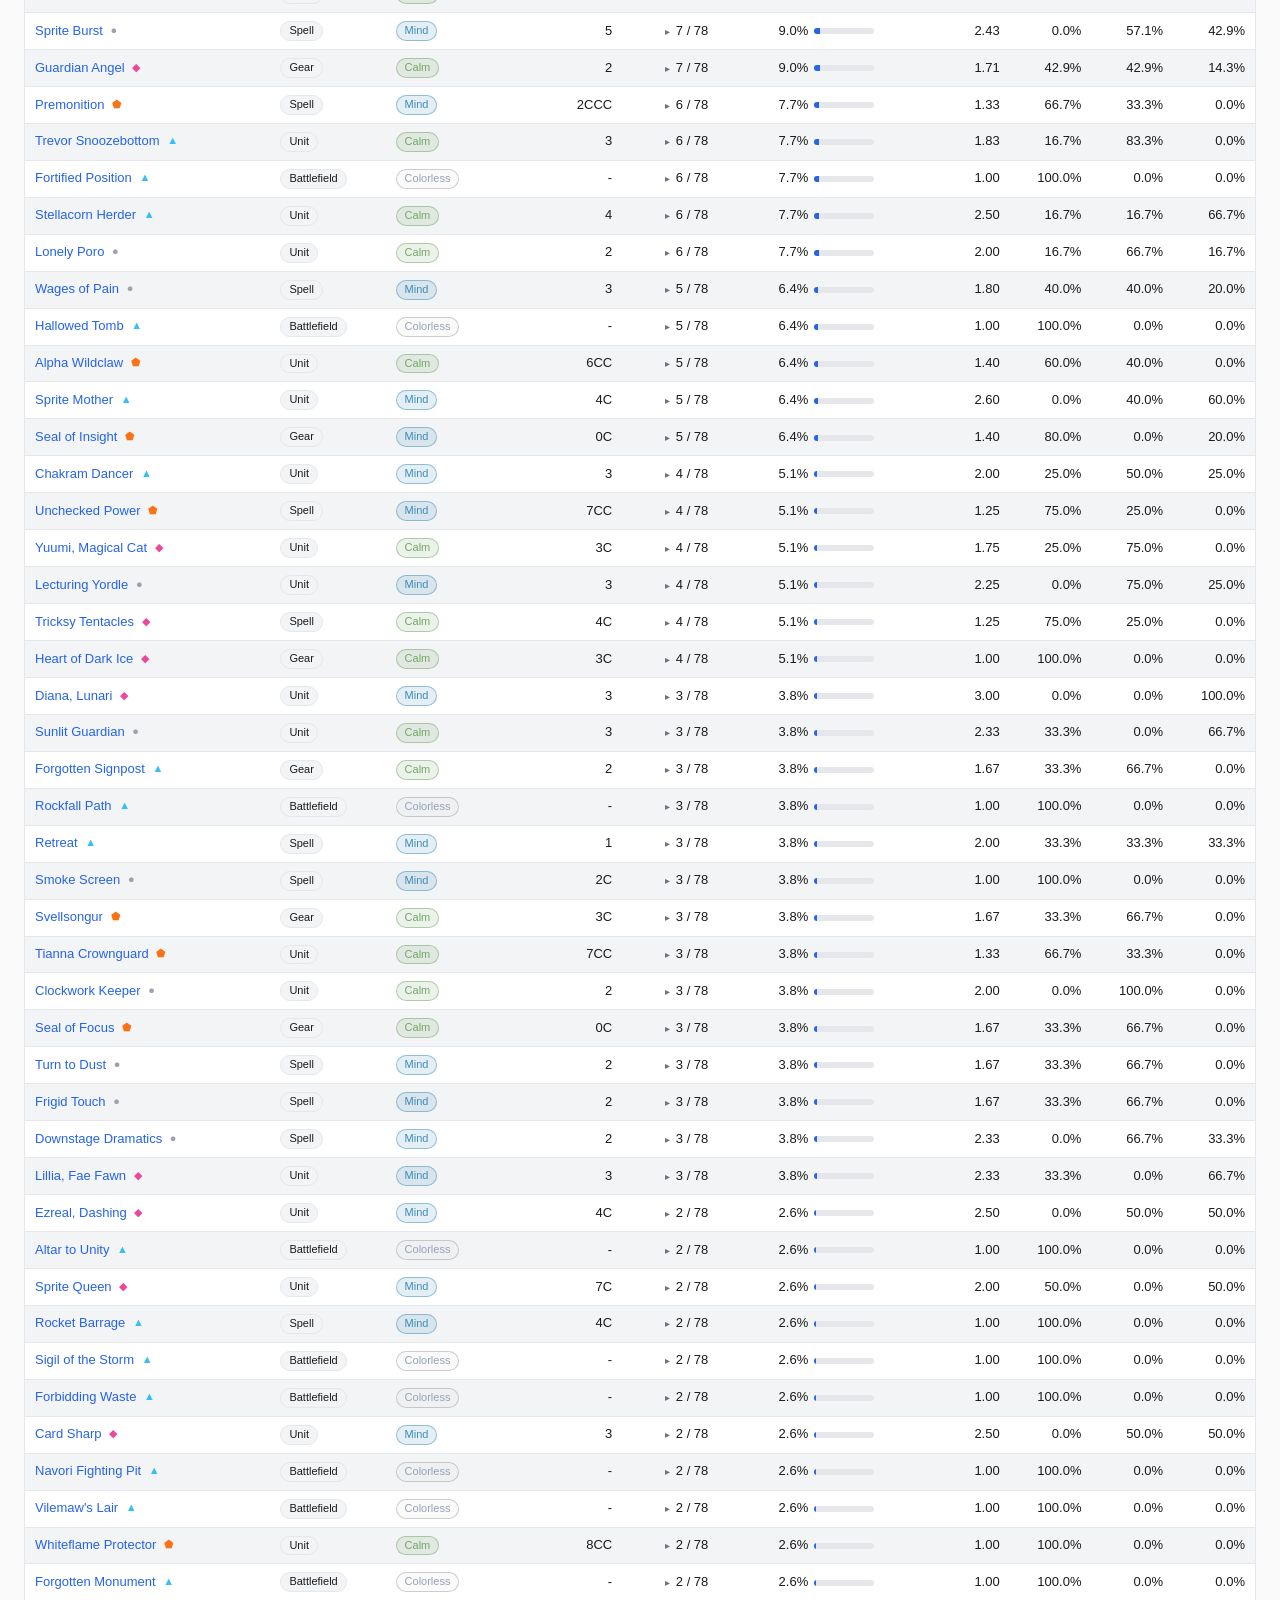
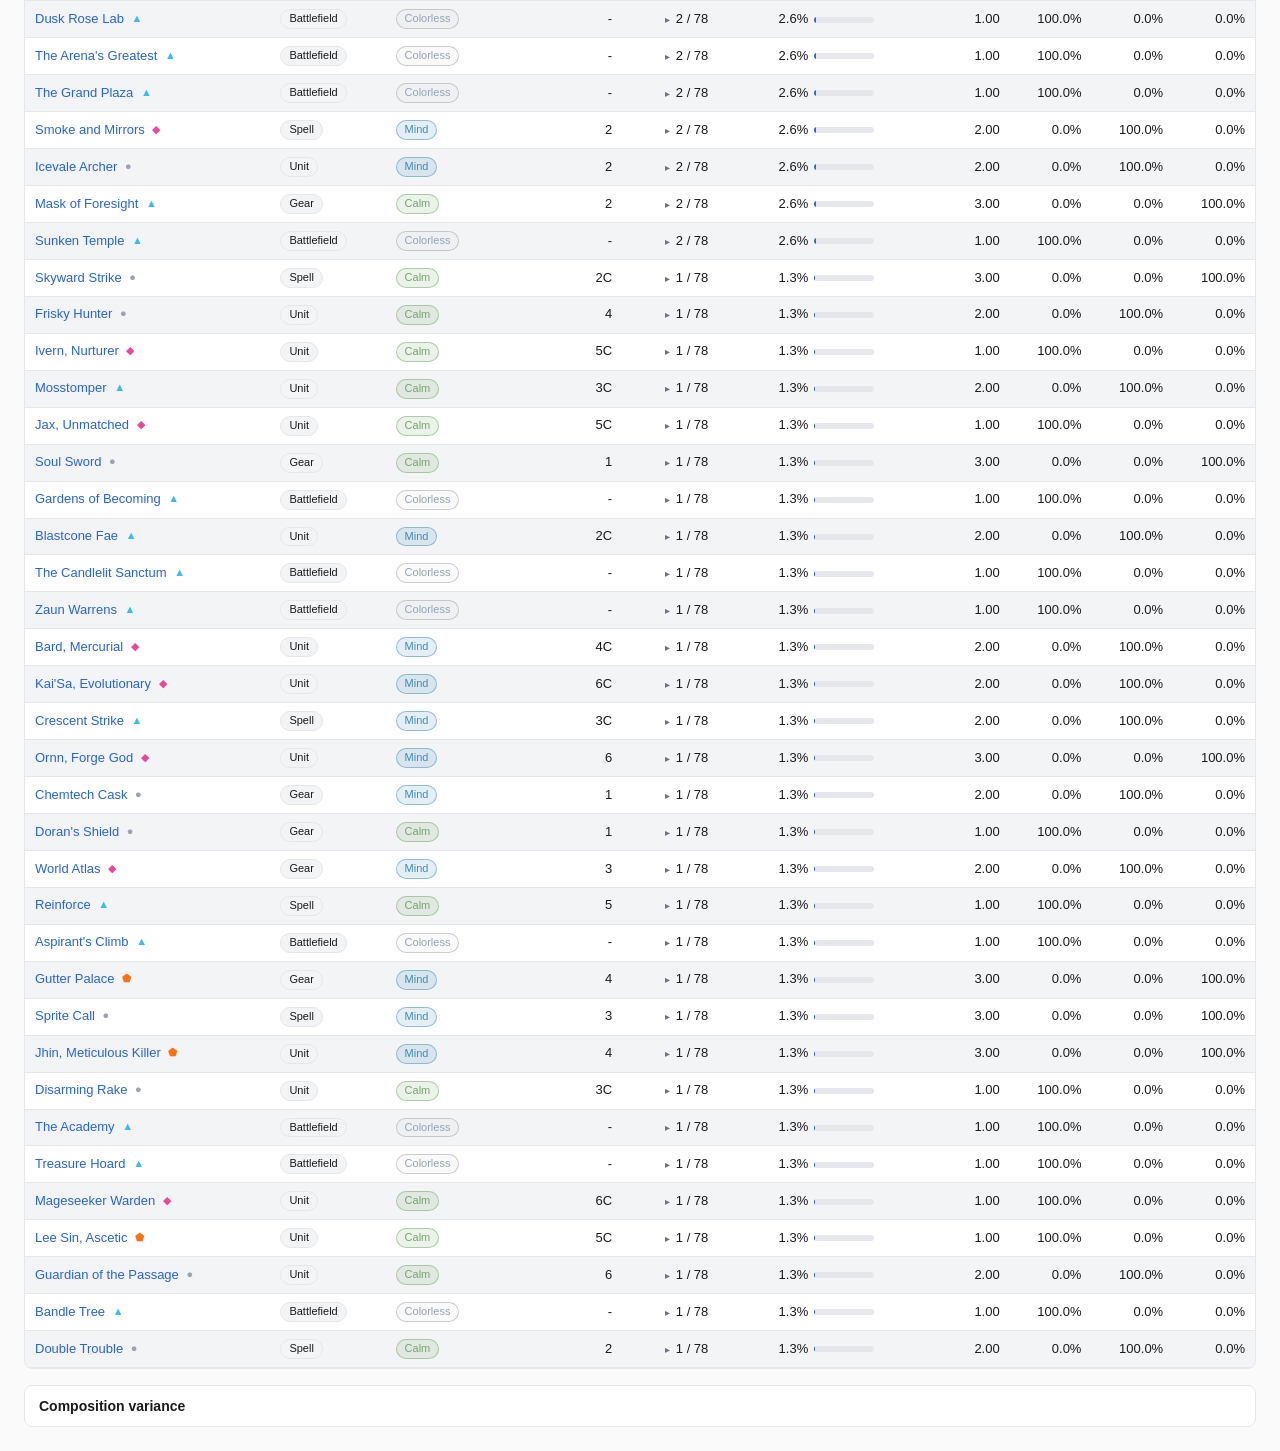
==== commit f79e298d: "Hover thumb: rotate battlefields on the main page too The main page has its own attachHoverThumb in " ====
--- a/index.html
+++ b/index.html
@@ -4,7 +4,7 @@
   <meta charset="utf-8" />
   <meta name="viewport" content="width=device-width, initial-scale=1" />
   <title>Riftbound archetype card frequency</title>
-  <link rel="stylesheet" href="styles.css?v=13" />
+  <link rel="stylesheet" href="styles.css?v=14" />
 </head>
 <body>
   <aside id="motto" class="motto" aria-label="Site motto">
@@ -169,11 +169,11 @@
   </section>
 
   <img id="card-thumb" alt="" hidden />
-  <script src="utils.js"></script>
+  <script src="utils.js?v=20"></script>
   <script src="champions.js"></script>
   <script src="champion-slugs.js"></script>
   <script src="tcgplayer-fixes.js"></script>
   <script src="tournaments.js"></script>
-  <script src="app.js?v=13"></script>
+  <script src="app.js?v=21"></script>
 </body>
 </html>
--- a/styles.css
+++ b/styles.css
@@ -382,6 +382,15 @@
   box-shadow: 0 12px 24px rgba(0, 0, 0, 0.35);
   pointer-events: none;
   background: var(--row);
+}
+/* Battlefields are landscape cards in real gameplay; riftdecks stores
+   the art portrait. Rotate the hover thumb 90° clockwise so the
+   artwork reads correctly. The element's layout box stays portrait;
+   __positionThumb adjusts the rendered position to keep the rotated
+   visible bbox on screen. */
+#card-thumb.battlefield {
+  transform: rotate(90deg);
+  transform-origin: center center;
 }
 @media (hover: none), (pointer: coarse) {
   #card-thumb { display: none !important; }
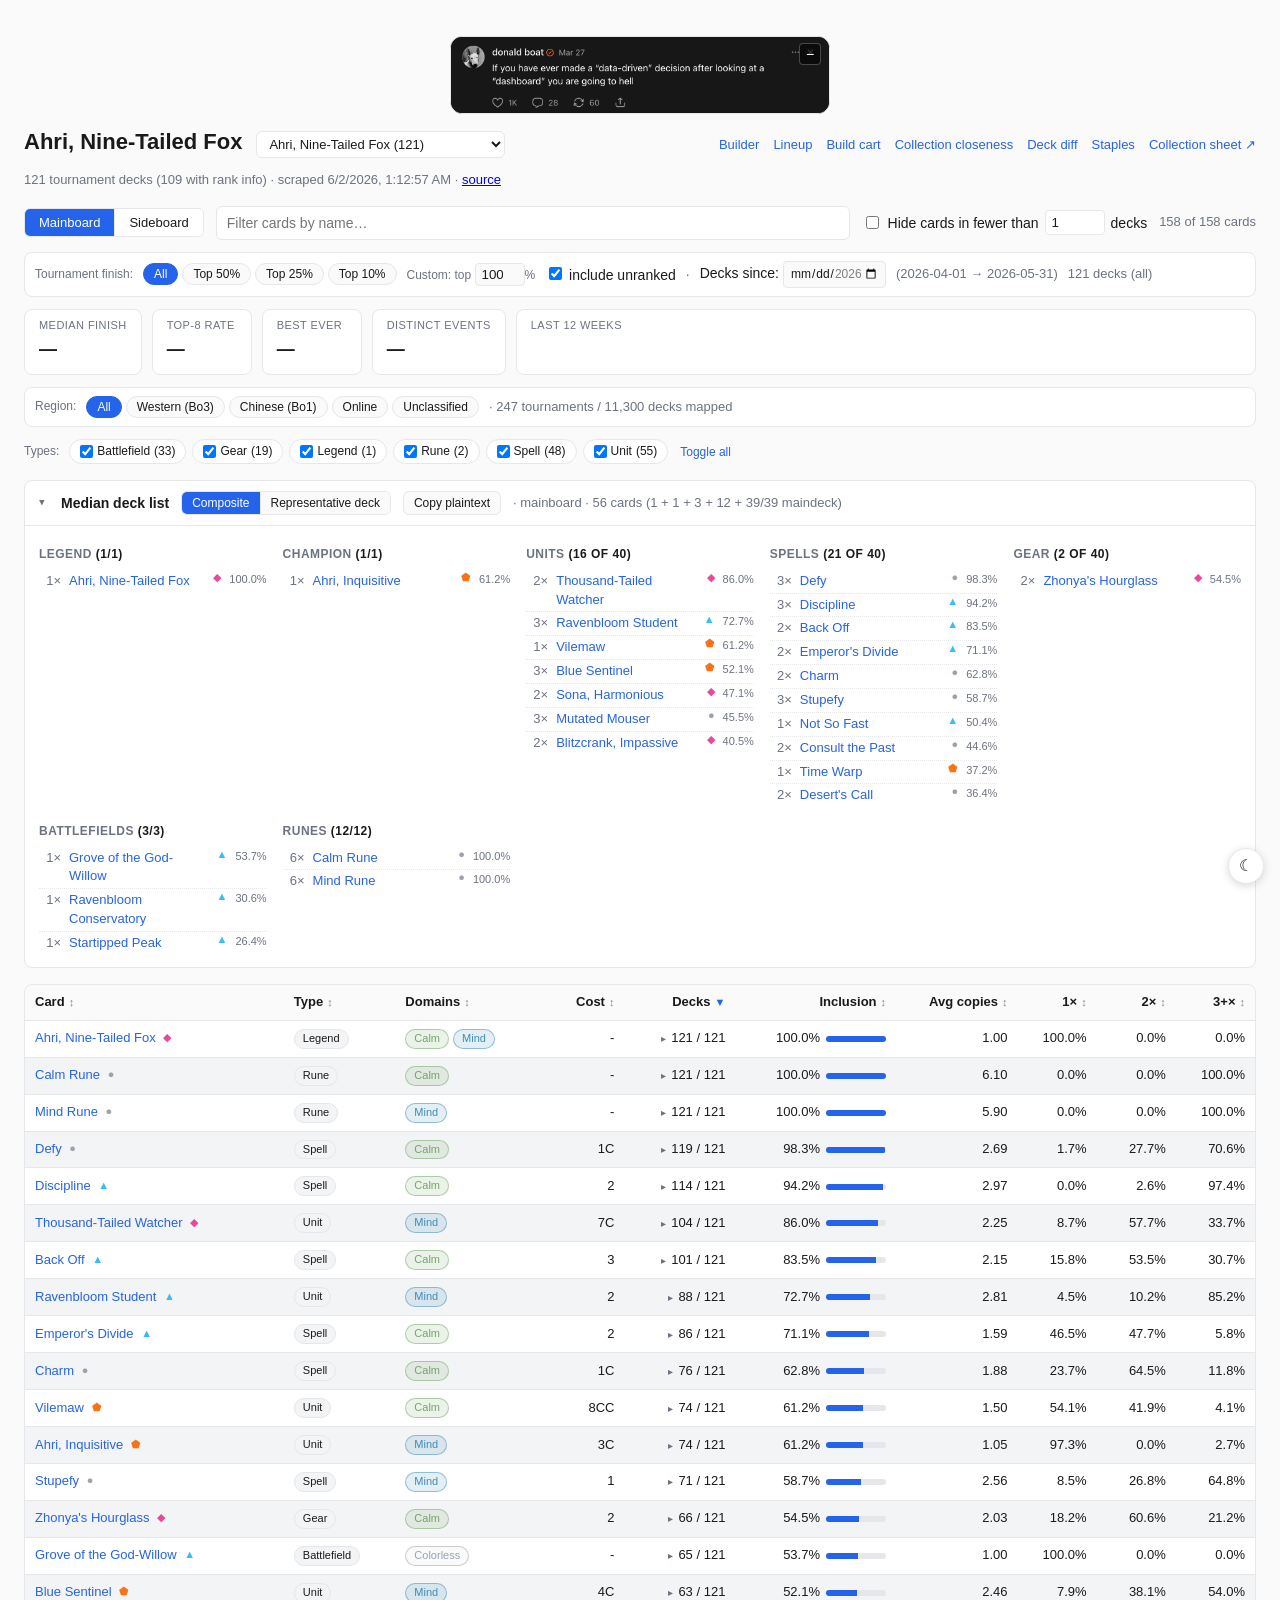
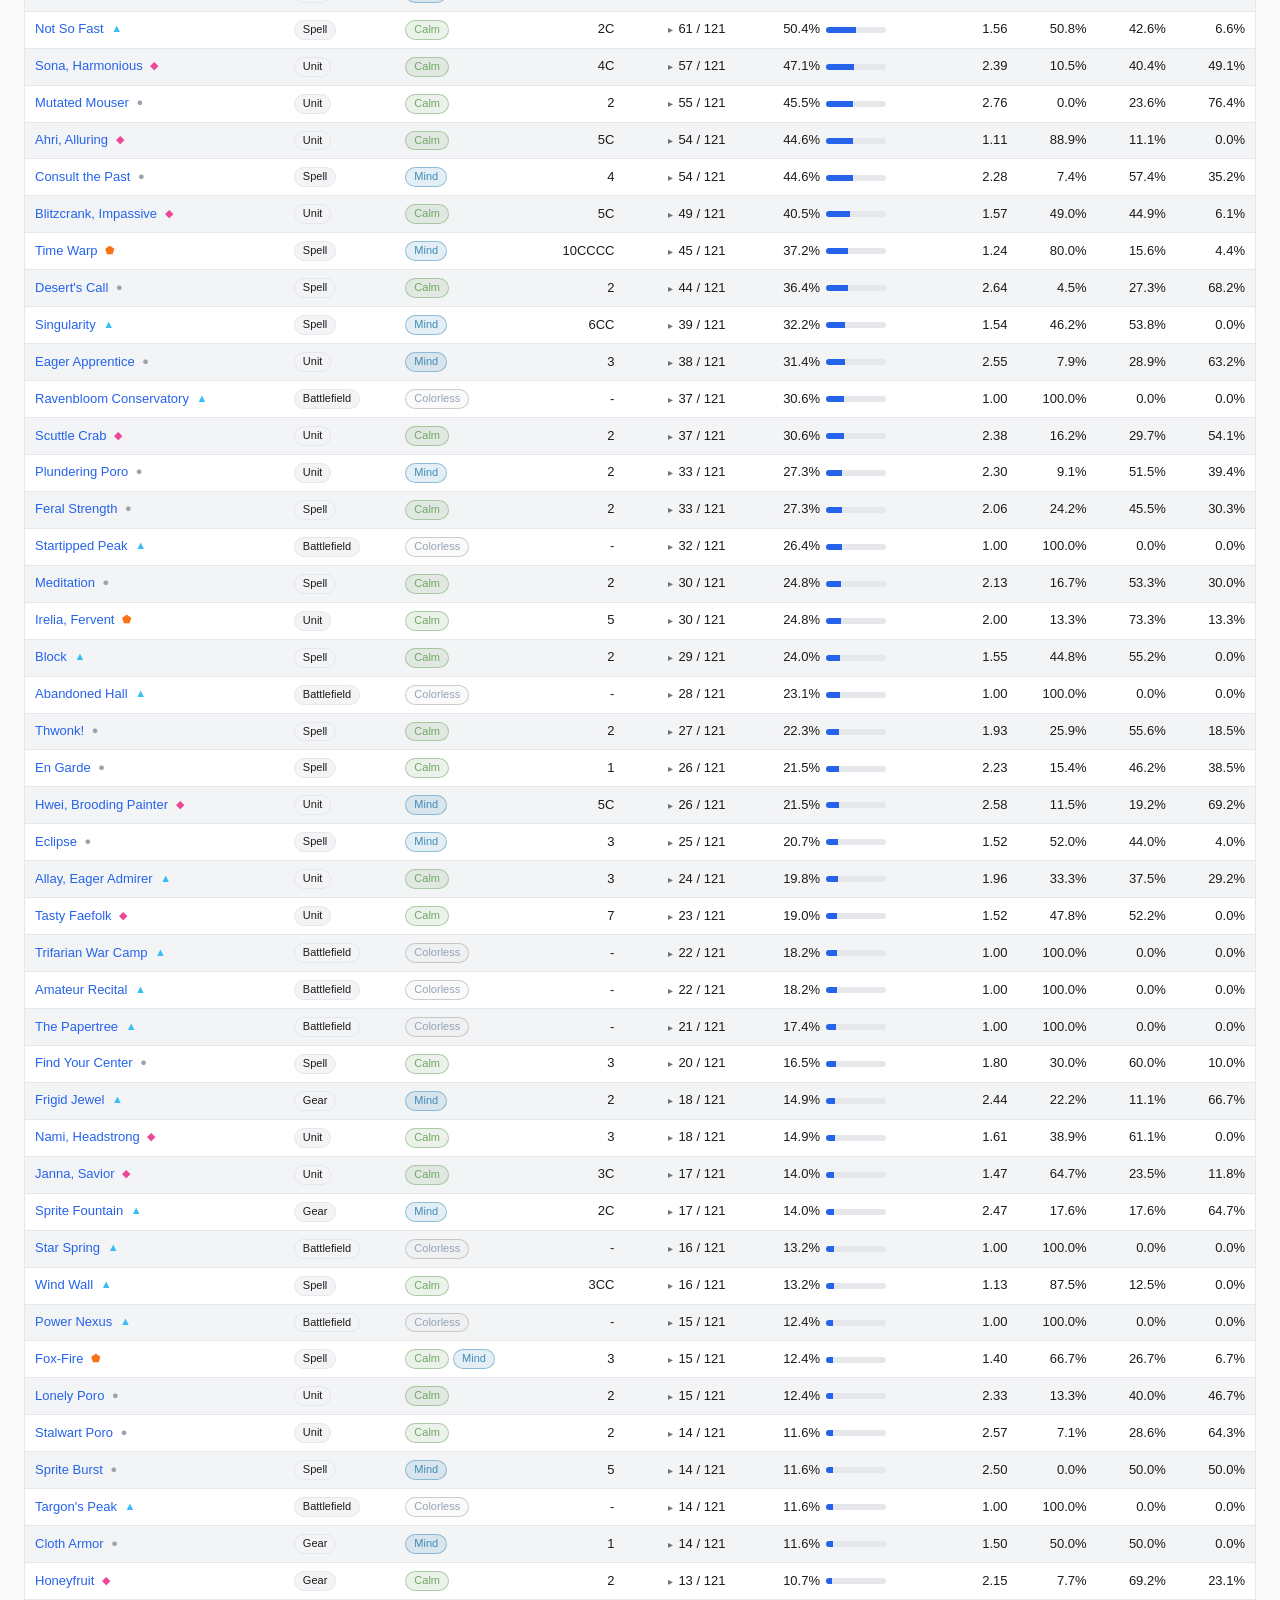
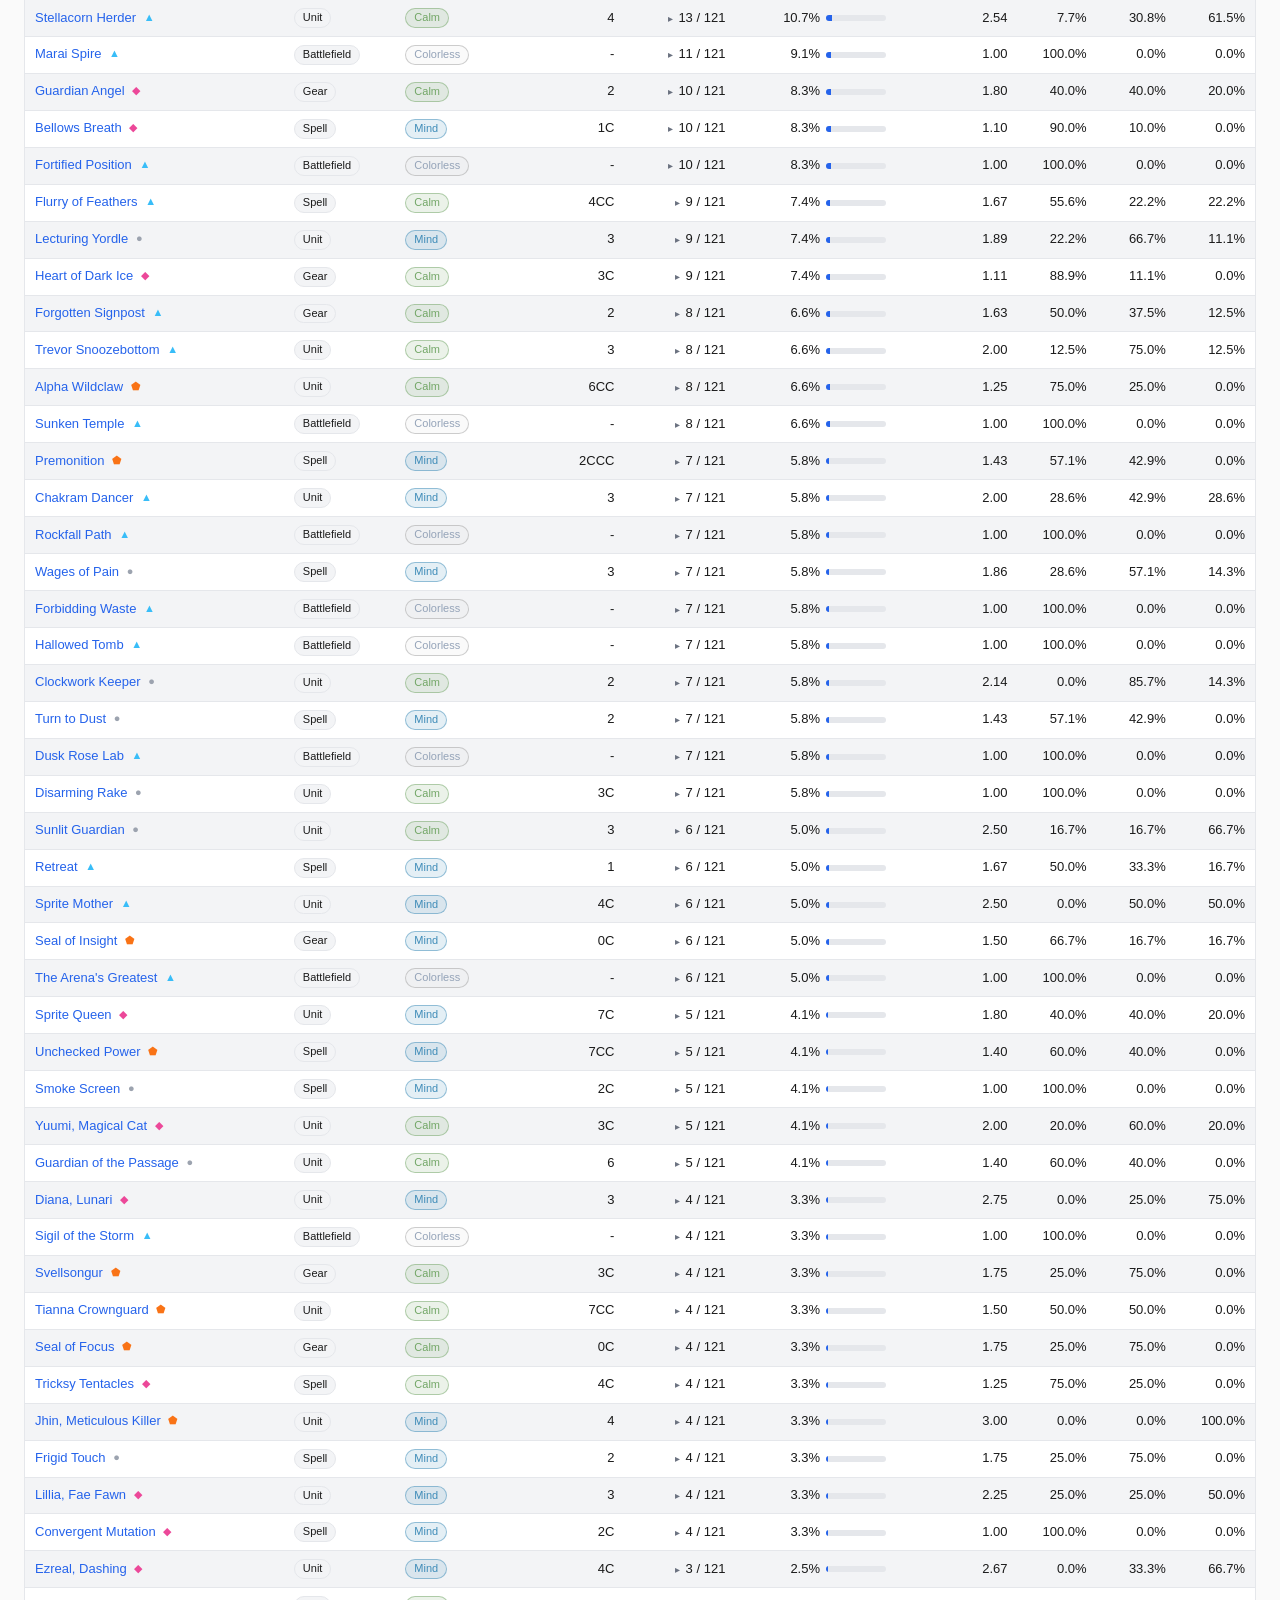
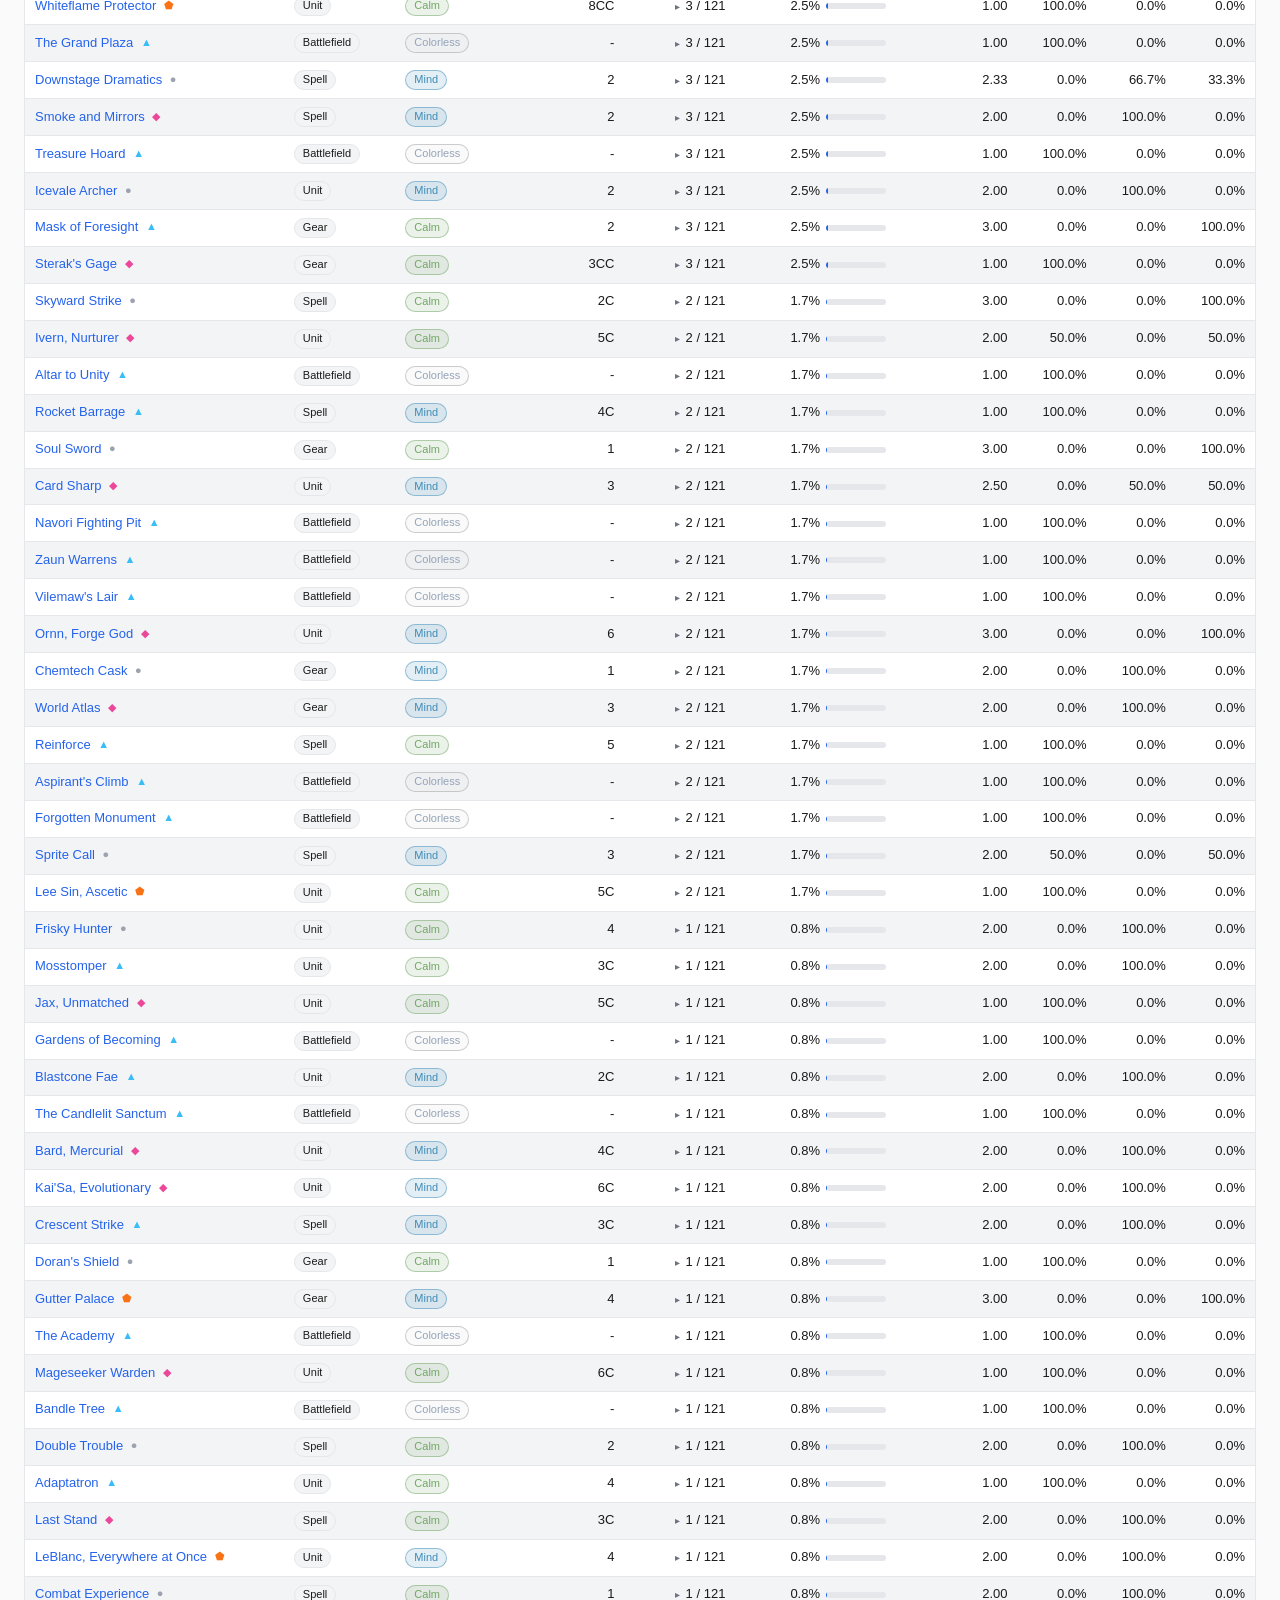
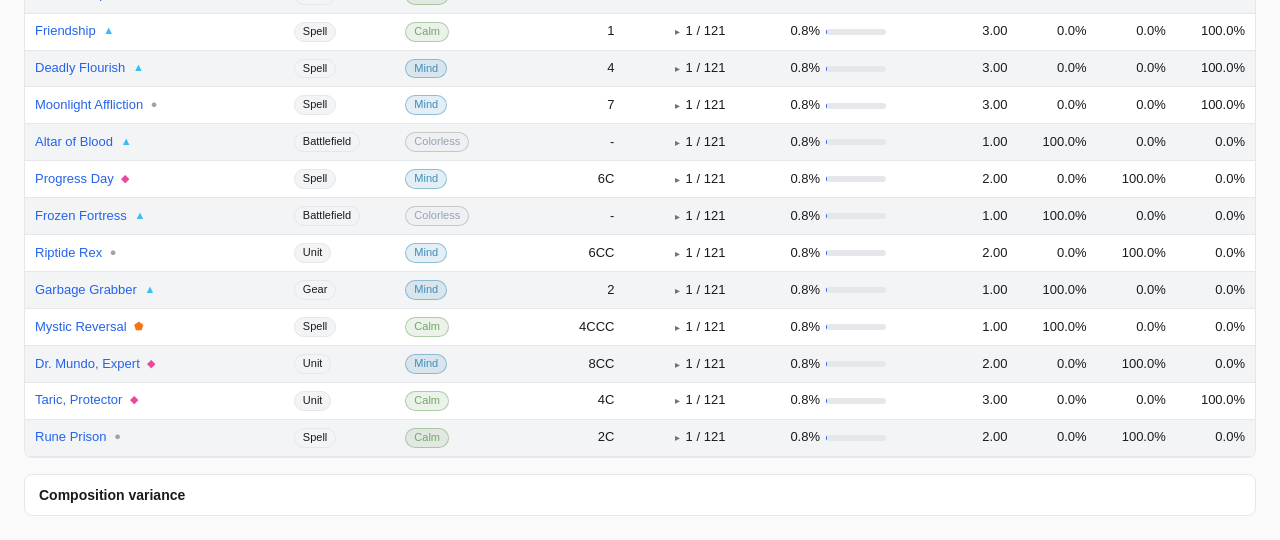
==== commit 37647600: "Site-wide: manual light/dark theme toggle Adds a tiny floating ☾/☀ button (bottom-right) on every pa" ====
--- a/index.html
+++ b/index.html
@@ -3,8 +3,9 @@
 <head>
   <meta charset="utf-8" />
   <meta name="viewport" content="width=device-width, initial-scale=1" />
+  <script>(function(){try{var t=localStorage.getItem("theme");if(t==="dark"||t==="light"){document.documentElement.dataset.theme=t}else if(window.matchMedia&&window.matchMedia("(prefers-color-scheme: dark)").matches){document.documentElement.dataset.theme="dark"}}catch(e){}})();</script>
   <title>Riftbound archetype card frequency</title>
-  <link rel="stylesheet" href="styles.css?v=14" />
+  <link rel="stylesheet" href="styles.css?v=30" />
 </head>
 <body>
   <aside id="motto" class="motto" aria-label="Site motto">
@@ -175,5 +176,6 @@
   <script src="tcgplayer-fixes.js"></script>
   <script src="tournaments.js"></script>
   <script src="app.js?v=21"></script>
+  <script src="theme.js?v=1"></script>
 </body>
 </html>
--- a/styles.css
+++ b/styles.css
@@ -8,8 +8,26 @@
   --border: #e5e7eb;
   --accent: #2563eb;
 }
+/* Manual dark via theme.js (`<html data-theme="dark">`). Win-and-stays
+   over the media query because of explicit declaration. */
+:root[data-theme="dark"] {
+  color-scheme: dark;
+  --fg: #e5e7eb;
+  --muted: #9ca3af;
+  --bg: #0b0d10;
+  --row: #14171c;
+  --row-alt: #181c22;
+  --border: #2a2f37;
+  --accent: #60a5fa;
+}
+/* System-preference dark, only when the user hasn't picked a side
+   manually. theme.js's inline boot script sets data-theme on first
+   load if either localStorage has it OR the system says dark, so this
+   media query is just a safety net for pages where the boot script
+   hasn't run yet (or in case JS is disabled). */
 @media (prefers-color-scheme: dark) {
-  :root {
+  :root:not([data-theme]) {
+    color-scheme: dark;
     --fg: #e5e7eb;
     --muted: #9ca3af;
     --bg: #0b0d10;
@@ -19,6 +37,29 @@
     --accent: #60a5fa;
   }
 }
+
+/* Floating theme-toggle button — fixed bottom-right on every page. */
+.theme-toggle {
+  position: fixed;
+  right: 16px;
+  bottom: 16px;
+  width: 36px;
+  height: 36px;
+  border-radius: 50%;
+  border: 1px solid var(--border);
+  background: var(--row);
+  color: var(--fg);
+  font-size: 16px;
+  line-height: 1;
+  cursor: pointer;
+  box-shadow: 0 2px 8px rgba(0, 0, 0, 0.15);
+  z-index: 1000;
+  display: flex;
+  align-items: center;
+  justify-content: center;
+  padding: 0;
+}
+.theme-toggle:hover { background: var(--row-alt); }
 
 * { box-sizing: border-box; }
 html, body { margin: 0; }
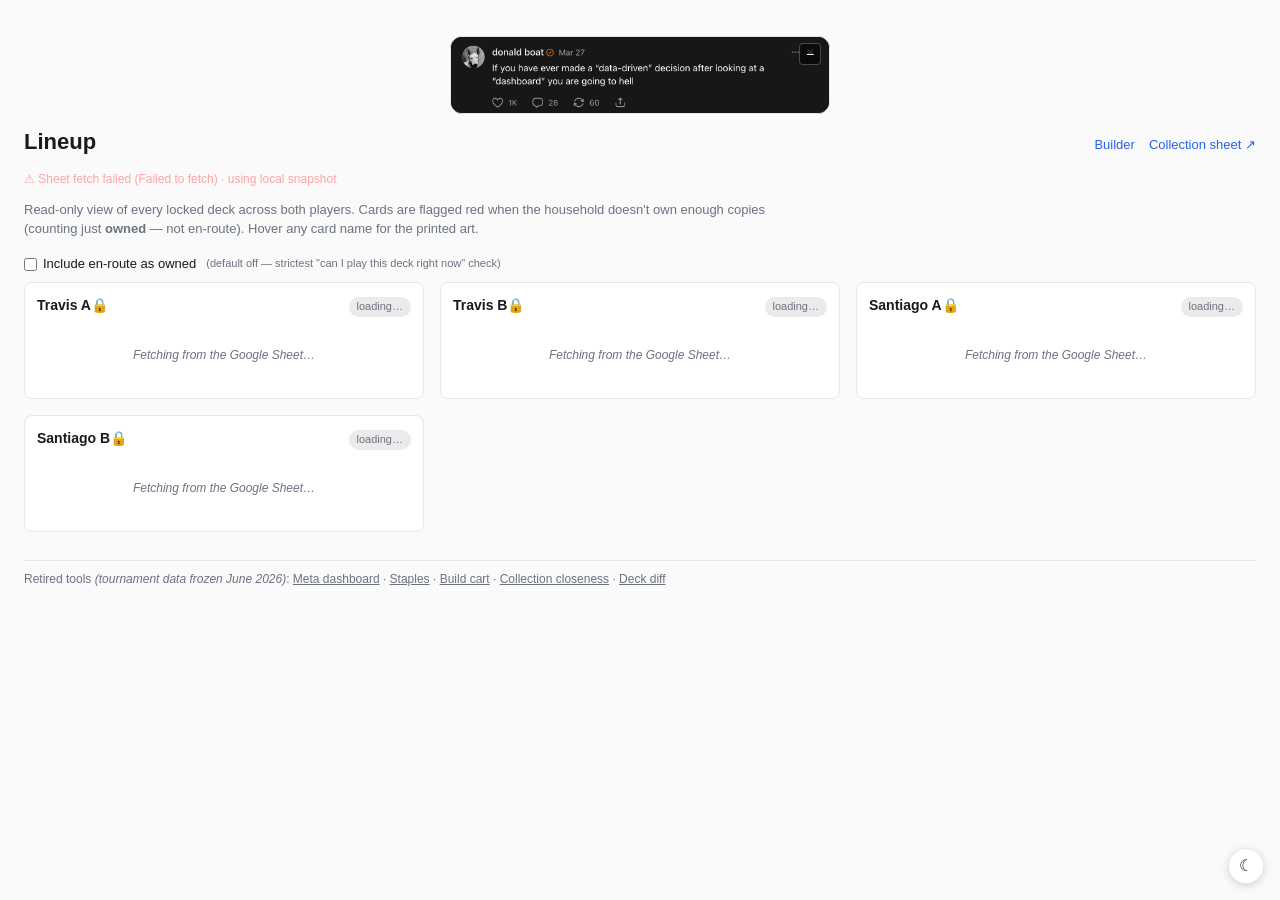
==== commit a65c77e6: "Recenter site on Builder + Lineup; retire the tournament-meta pages Riftdecks' per-IP backend diverg" ====
--- a/index.html
+++ b/index.html
@@ -4,8 +4,10 @@
   <meta charset="utf-8" />
   <meta name="viewport" content="width=device-width, initial-scale=1" />
   <script>(function(){try{var t=localStorage.getItem("theme");if(t==="dark"||t==="light"){document.documentElement.dataset.theme=t}else if(window.matchMedia&&window.matchMedia("(prefers-color-scheme: dark)").matches){document.documentElement.dataset.theme="dark"}}catch(e){}})();</script>
-  <title>Riftbound archetype card frequency</title>
-  <link rel="stylesheet" href="styles.css?v=30" />
+  <title>Riftboard — lineup</title>
+  <link rel="stylesheet" href="styles.css?v=31" />
+  <link rel="stylesheet" href="collection.css?v=15" />
+  <link rel="stylesheet" href="lineup.css?v=25" />
 </head>
 <body>
   <aside id="motto" class="motto" aria-label="Site motto">
@@ -39,143 +41,51 @@
 
   <header>
     <div class="header-row">
-      <h1 id="archetype-title">Loading…</h1>
-      <select id="champion-select" aria-label="Switch champion"></select>
-      <nav class="page-nav" aria-label="Other tools">
+      <h1>Lineup</h1>
+      <nav class="page-nav" aria-label="Site tools">
         <a href="builder.html">Builder</a>
-        <a href="lineup.html">Lineup</a>
-        <a href="cart.html">Build cart</a>
-        <a href="closeness.html">Collection closeness</a>
-        <a href="diff.html">Deck diff</a>
-        <a href="staples.html">Staples</a>
         <a href="https://docs.google.com/spreadsheets/d/1Q7RCiWYiC52FIkkDIReUkfotIyGVRSUr/edit" target="_blank" rel="noopener">Collection sheet ↗</a>
       </nav>
     </div>
     <p id="meta" class="muted"></p>
+    <p id="sheet-status" class="muted sheet-status"></p>
+    <p class="muted note">
+      Read-only view of every locked deck across both players. Cards
+      are flagged red when the household doesn't own enough copies
+      (counting just <strong>owned</strong> — not en-route). Hover any
+      card name for the printed art.
+    </p>
   </header>
 
-  <section class="controls">
-    <div class="board-toggle" role="tablist" aria-label="Mainboard or sideboard">
-      <button type="button" class="board-btn active" data-board="main" role="tab" aria-selected="true">Mainboard</button>
-      <button type="button" class="board-btn" data-board="side" role="tab">Sideboard</button>
-    </div>
-    <input id="search" type="search" placeholder="Filter cards by name…" autocomplete="off" />
-    <label class="toggle">
-      <input id="hide-zero" type="checkbox" />
-      Hide cards in fewer than
-      <input id="min-decks" type="number" min="1" value="1" />
-      decks
+  <section class="lineup-controls">
+    <label class="enroute-toggle">
+      <input type="checkbox" id="include-enroute" />
+      Include en-route as owned
     </label>
-    <span id="row-count" class="muted"></span>
+    <span class="muted small">(default off — strictest "can I play this deck right now" check)</span>
   </section>
 
-  <section class="perf-filter" aria-label="Filter by tournament finish">
-    <span class="label">Tournament finish:</span>
-    <div class="presets">
-      <button type="button" class="preset" data-pct="100">All</button>
-      <button type="button" class="preset" data-pct="50">Top 50%</button>
-      <button type="button" class="preset" data-pct="25">Top 25%</button>
-      <button type="button" class="preset" data-pct="10">Top 10%</button>
-    </div>
-    <span class="custom">
-      Custom: top
-      <input type="number" id="pct-input" min="1" max="100" value="100" />%
-    </span>
-    <label class="toggle">
-      <input id="include-unranked" type="checkbox" checked />
-      include unranked
-    </label>
-    <span class="separator">·</span>
-    <label class="toggle">
-      Decks since:
-      <input type="date" id="min-date" />
-      <button type="button" class="clear-btn" id="clear-date" title="Clear date filter">×</button>
-    </label>
-    <span id="date-range-hint" class="muted"></span>
-    <span id="deck-count-info" class="muted"></span>
-  </section>
+  <main class="lineup-grid" id="lineup-grid"></main>
 
-  <section class="stat-strip" aria-label="Tournament performance">
-    <div class="stat-card" id="stat-median"><div class="stat-label">Median finish</div><div class="stat-value">—</div></div>
-    <div class="stat-card" id="stat-top8"><div class="stat-label">Top-8 rate</div><div class="stat-value">—</div></div>
-    <div class="stat-card" id="stat-best"><div class="stat-label">Best ever</div><div class="stat-value">—</div></div>
-    <div class="stat-card" id="stat-events"><div class="stat-label">Distinct events</div><div class="stat-value">—</div></div>
-    <div class="stat-card" id="stat-sparkline">
-      <div class="stat-label">Last 12 weeks <span id="stat-sparkline-delta"></span></div>
-      <svg id="trend-sparkline" width="200" height="30" aria-label="Weekly deck count, last 12 weeks"></svg>
-    </div>
-  </section>
-
-  <section class="region-filter" aria-label="Filter by region">
-    <span class="label">Region:</span>
-    <div class="region-pills">
-      <button type="button" class="region-pill active" data-region="">All</button>
-      <button type="button" class="region-pill" data-region="WEST">Western (Bo3)</button>
-      <button type="button" class="region-pill" data-region="CN">Chinese (Bo1)</button>
-      <button type="button" class="region-pill" data-region="ONLINE">Online</button>
-      <button type="button" class="region-pill" data-region="unknown">Unclassified</button>
-    </div>
-    <span id="region-info" class="muted"></span>
-  </section>
-
-  <section class="type-filters" id="type-filters" aria-label="Filter by type"></section>
-
-  <section class="median-deck">
-    <details id="median-details" open>
-      <summary>
-        <span class="median-title">Median deck list</span>
-        <div class="median-mode-toggle" role="tablist" aria-label="Median deck mode">
-          <button type="button" class="mode-btn active" data-mode="composite" role="tab" aria-selected="true">Composite</button>
-          <button type="button" class="mode-btn" data-mode="representative" role="tab">Representative deck</button>
-        </div>
-        <button type="button" id="copy-decklist" class="copy-btn" title="Copy as a sectioned decklist (pastes back into Builder)">Copy plaintext</button>
-        <span id="median-context" class="muted"></span>
-      </summary>
-      <div id="median-meta" class="muted"></div>
-      <div id="median-content"></div>
-    </details>
-  </section>
-
-  <main>
-    <div class="table-scroll">
-      <table id="cards-table">
-        <thead>
-          <tr>
-            <th data-sort="name">Card</th>
-            <th data-sort="type">Type</th>
-            <th data-sort="domains">Domains</th>
-            <th data-sort="cost" class="num">Cost</th>
-            <th data-sort="decks_including" class="num">Decks</th>
-            <th data-sort="inclusion_pct" class="num">Inclusion</th>
-            <th data-sort="avg_copies_when_included" class="num">Avg copies</th>
-            <th data-sort="copies_pct.1" class="num" title="Of decks running this card, % running 1 copy">1×</th>
-            <th data-sort="copies_pct.2" class="num" title="Of decks running this card, % running 2 copies">2×</th>
-            <th data-sort="copies_pct.3+" class="num" title="Of decks running this card, % running 3+ copies">3+×</th>
-          </tr>
-        </thead>
-        <tbody></tbody>
-      </table>
-    </div>
-    <p id="empty-state" hidden>No cards match.</p>
-  </main>
-
-  <section class="composition-variance">
-    <details>
-      <summary>
-        <span class="cv-title">Composition variance</span>
-        <span id="cv-summary" class="muted"></span>
-      </summary>
-      <div id="composition-variance"></div>
-    </details>
-  </section>
+  <footer class="retired-tools muted">
+    Retired tools <span class="frozen-note">(tournament data frozen June 2026)</span>:
+    <a href="meta.html">Meta dashboard</a> ·
+    <a href="staples.html">Staples</a> ·
+    <a href="cart.html">Build cart</a> ·
+    <a href="closeness.html">Collection closeness</a> ·
+    <a href="diff.html">Deck diff</a>
+  </footer>
 
   <img id="card-thumb" alt="" hidden />
+  <div id="toast" hidden></div>
+
   <script src="utils.js?v=20"></script>
-  <script src="champions.js"></script>
-  <script src="champion-slugs.js"></script>
-  <script src="tcgplayer-fixes.js"></script>
-  <script src="tournaments.js"></script>
-  <script src="app.js?v=21"></script>
+  <script src="cards-catalog.js?v=14"></script>
+  <script src="champion-slugs.js?v=14"></script>
+  <script src="collection-owned.js?v=14"></script>
+  <script src="collection-enroute.js?v=14"></script>
+  <script src="collection-sheet.js?v=14"></script>
+  <script src="lineup-app.js?v=25"></script>
   <script src="theme.js?v=1"></script>
 </body>
 </html>
--- a/styles.css
+++ b/styles.css
@@ -766,3 +766,24 @@
 }
 .median-section .name a { color: var(--accent); text-decoration: none; }
 .median-section .name a:hover { text-decoration: underline; }
+
+/* ---------- Retirement chrome (2026-06 recentering) ---------- */
+/* Amber one-liner under retired-page headers. Same voice as
+   .sheet-status.warn but standalone (no JS state). */
+.retired-banner {
+  margin: 4px 0 6px;
+  font-size: 12px;
+  color: #fbbf24;
+}
+.retired-banner::before { content: "⚠ "; }
+
+/* Muted archive footer on the Lineup homepage. */
+.retired-tools {
+  margin-top: 28px;
+  padding-top: 10px;
+  border-top: 1px solid var(--border);
+  font-size: 12px;
+}
+.retired-tools a { color: var(--muted); text-decoration: underline; }
+.retired-tools a:hover { color: var(--accent); }
+.retired-tools .frozen-note { font-style: italic; }
--- a/collection.css
+++ b/collection.css
@@ -0,0 +1,578 @@
+/* .back-link + .enroute-toggle + .copy-btn live in styles.css (shared). */
+.note { max-width: 760px; }
+
+/* ---------- Two-column layout: table on left, deck builder on right ---------- */
+.collection-layout {
+  display: grid;
+  grid-template-columns: minmax(0, 1fr) 320px;
+  gap: 20px;
+  align-items: start;
+}
+.collection-main { min-width: 0; }
+
+@media (max-width: 1024px) {
+  .collection-layout { grid-template-columns: 1fr; }
+}
+
+/* ---------- Filter bar ---------- */
+.filter-bar {
+  border: 1px solid var(--border);
+  border-radius: 8px;
+  padding: 10px 12px;
+  background: var(--row);
+  margin: 12px 0 8px;
+}
+.filter-row {
+  display: flex;
+  align-items: center;
+  gap: 10px;
+  flex-wrap: wrap;
+  margin: 6px 0;
+}
+.filter-row.top { margin-bottom: 10px; }
+.filter-row.top input[type="search"] {
+  flex: 1;
+  min-width: 180px;
+  padding: 6px 10px;
+  font-size: 13px;
+  border: 1px solid var(--border);
+  border-radius: 6px;
+  background: var(--bg);
+  color: var(--fg);
+}
+.filter-label {
+  font-size: 12px;
+  text-transform: uppercase;
+  letter-spacing: 0.04em;
+  color: var(--muted);
+  min-width: 56px;
+}
+.pills {
+  display: flex;
+  flex-wrap: wrap;
+  gap: 6px;
+}
+.pill {
+  border: 1px solid var(--border);
+  background: var(--bg);
+  color: var(--fg);
+  padding: 2px 10px;
+  border-radius: 999px;
+  font-size: 12px;
+  cursor: pointer;
+  text-transform: capitalize;
+  font-variant-numeric: tabular-nums;
+}
+.pill:hover { background: var(--row-alt); }
+.pill.active {
+  background: var(--accent);
+  border-color: var(--accent);
+  color: white;
+}
+
+.range-row label {
+  font-size: 12px;
+  color: var(--muted);
+  display: inline-flex;
+  align-items: center;
+  gap: 6px;
+}
+.range-row input[type="number"] {
+  width: 60px;
+  padding: 3px 6px;
+  font-size: 13px;
+  border: 1px solid var(--border);
+  border-radius: 6px;
+  background: var(--bg);
+  color: var(--fg);
+  font-variant-numeric: tabular-nums;
+}
+.range-row select {
+  font-size: 13px;
+  padding: 3px 6px;
+  border: 1px solid var(--border);
+  border-radius: 6px;
+  background: var(--bg);
+  color: var(--fg);
+  max-width: 220px;
+}
+
+.summary-row {
+  display: flex;
+  align-items: center;
+  justify-content: space-between;
+  margin: 4px 0 8px;
+  font-size: 13px;
+}
+/* ---------- Table ---------- */
+table#collection-table {
+  width: 100%;
+  border-collapse: collapse;
+  font-size: 13px;
+  min-width: 880px;
+}
+table#collection-table th,
+table#collection-table td {
+  padding: 6px 8px;
+  border-bottom: 1px solid var(--border);
+  text-align: left;
+  vertical-align: top;
+}
+table#collection-table th {
+  background: var(--bg);
+  font-weight: 600;
+  font-size: 11px;
+  color: var(--muted);
+  text-transform: uppercase;
+  letter-spacing: 0.04em;
+  white-space: nowrap;
+}
+table#collection-table th.sortable { cursor: pointer; user-select: none; }
+table#collection-table th .arrow {
+  display: inline-block;
+  margin-left: 2px;
+  opacity: 0.3;
+  font-size: 10px;
+}
+table#collection-table th.sort-active { color: var(--accent); }
+table#collection-table th.sort-active .arrow { opacity: 1; }
+table#collection-table th.sort-desc .arrow { transform: rotate(180deg); }
+
+table#collection-table tbody tr:nth-child(odd) { background: var(--row); }
+table#collection-table tbody tr:nth-child(even) { background: var(--row-alt); }
+table#collection-table tbody tr:hover { background: rgba(96, 165, 250, 0.08); }
+
+table#collection-table td.rank {
+  width: 36px;
+  color: var(--muted);
+  font-variant-numeric: tabular-nums;
+}
+table#collection-table td.name { white-space: nowrap; }
+table#collection-table td.name a {
+  color: var(--accent);
+  text-decoration: none;
+}
+table#collection-table td.name a:hover { text-decoration: underline; }
+
+table#collection-table td.num,
+table#collection-table th.num {
+  text-align: right;
+  font-variant-numeric: tabular-nums;
+  white-space: nowrap;
+}
+table#collection-table td.type,
+table#collection-table td.rarity-cell,
+table#collection-table td.set-cell { white-space: nowrap; text-transform: capitalize; }
+table#collection-table td.legends { font-size: 11px; line-height: 1.55; }
+
+table#collection-table th.actions-col,
+table#collection-table td.actions {
+  white-space: nowrap;
+  text-align: left;
+  width: 70px;
+  min-width: 70px;
+}
+.add-btn {
+  border: 1px solid var(--border);
+  background: var(--bg);
+  color: var(--fg);
+  padding: 2px 7px;
+  font-size: 11px;
+  border-radius: 4px;
+  cursor: pointer;
+  margin-left: 3px;
+  font-variant-numeric: tabular-nums;
+}
+.add-btn:hover { background: var(--accent); border-color: var(--accent); color: white; }
+.add-btn:disabled {
+  opacity: 0.35;
+  cursor: not-allowed;
+  background: var(--bg);
+  color: var(--muted);
+}
+
+/* ---------- Deck sidebar ---------- */
+.deck-sidebar {
+  position: sticky;
+  top: 12px;
+  align-self: start;
+  border: 1px solid var(--border);
+  border-radius: 8px;
+  background: var(--row);
+  padding: 12px;
+  max-height: calc(100vh - 24px);
+  display: flex;
+  flex-direction: column;
+}
+@media (max-width: 1024px) {
+  .deck-sidebar { position: static; max-height: none; }
+}
+.deck-header h2 {
+  margin: 0 0 8px;
+  font-size: 15px;
+}
+.deck-tabs {
+  display: inline-flex;
+  border: 1px solid var(--border);
+  border-radius: 6px;
+  overflow: hidden;
+}
+.deck-tab {
+  padding: 4px 10px;
+  font-size: 12px;
+  border: none;
+  background: var(--bg);
+  color: var(--fg);
+  cursor: pointer;
+  border-right: 1px solid var(--border);
+}
+.deck-tab:last-child { border-right: none; }
+.deck-tab.active {
+  background: var(--accent);
+  color: white;
+}
+.deck-pane {
+  flex: 1;
+  overflow-y: auto;
+  margin-top: 10px;
+  min-height: 0;
+}
+.deck-section {
+  margin-bottom: 10px;
+}
+.deck-section > header {
+  display: flex;
+  align-items: baseline;
+  justify-content: space-between;
+  font-size: 12px;
+  text-transform: uppercase;
+  letter-spacing: 0.04em;
+  color: var(--muted);
+  border-bottom: 1px solid var(--border);
+  padding-bottom: 2px;
+  margin-bottom: 4px;
+}
+.deck-section .count {
+  font-size: 12px;
+  color: var(--fg);
+  font-variant-numeric: tabular-nums;
+}
+.deck-section.over .count { color: #f87171; font-weight: 600; }
+.deck-list {
+  /* styles.css's .deck-list rule (for the main dashboard's median-deck
+     panel) sets display:grid + grid-template-columns:repeat(auto-fill,
+     minmax(360px, 1fr)), which would force every LI to be ≥360px and
+     blow past the 320px sidebar. Reset to block so the LIs fill the
+     sidebar; their own .deck-list li { display:grid } still works. */
+  display: block;
+  grid-template-columns: none;
+  list-style: none;
+  margin: 0;
+  padding: 0;
+}
+.deck-list li {
+  display: grid;
+  grid-template-columns: 22px 22px 24px minmax(0, 1fr);
+  align-items: center;
+  gap: 4px;
+  padding: 2px 0;
+  font-size: 12px;
+}
+.deck-list li.with-remove {
+  grid-template-columns: 22px 24px minmax(0, 1fr);
+}
+/* Champion-eligible units in main get an extra ↑ button between + and qty
+   to elevate the card into the Champion slot. */
+.deck-list li.with-elevate {
+  grid-template-columns: 22px 22px 22px 24px minmax(0, 1fr);
+}
+.deck-list button[data-action="elevate"] {
+  color: #fbbf24;
+  border-color: rgba(251, 191, 36, 0.4);
+}
+.deck-list button[data-action="elevate"]:hover {
+  background: #fbbf24;
+  color: var(--bg);
+  border-color: #fbbf24;
+}
+.deck-list button.demote {
+  color: #fbbf24;
+  border-color: rgba(251, 191, 36, 0.4);
+}
+.deck-list button.demote:hover {
+  background: #fbbf24;
+  color: var(--bg);
+  border-color: #fbbf24;
+}
+/* Card name turns red when the deck uses more copies than the user
+   actually owns (e.g. after unchecking 'include en-route' or a lock
+   toggle, a pasted decklist may suddenly become unfieldable). */
+.deck-list li.short .card-name {
+  color: #f87171;
+}
+/* En-route-dependent: deck needs more copies than are owned outright,
+   but owned + en-route covers it. Tinted cyan/teal so it's visually
+   distinct from the red short rows and the default white text. */
+.deck-list li.enroute .card-name {
+  color: #22d3ee;
+}
+.deck-list .qty {
+  font-variant-numeric: tabular-nums;
+  text-align: right;
+}
+.deck-list .card-name {
+  min-width: 0;
+  color: var(--fg);
+  text-decoration: none;
+  white-space: nowrap;
+  overflow: hidden;
+  text-overflow: ellipsis;
+}
+.deck-list .card-name:hover { color: var(--accent); }
+.deck-list button {
+  border: 1px solid var(--border);
+  background: var(--bg);
+  color: var(--fg);
+  width: 22px;
+  height: 22px;
+  padding: 0;
+  font-size: 13px;
+  font-weight: 600;
+  line-height: 1;
+  border-radius: 4px;
+  cursor: pointer;
+}
+.deck-list button:hover { background: var(--accent); color: white; border-color: var(--accent); }
+.deck-list button.remove { color: #f87171; }
+.deck-list button.remove:hover { background: #dc2626; color: white; border-color: #dc2626; }
+.deck-list li.empty {
+  display: block;
+  color: var(--muted);
+  font-size: 12px;
+  font-style: italic;
+  padding: 2px 0;
+}
+.deck-total {
+  margin: 8px 0 0;
+  font-size: 13px;
+  text-align: right;
+  font-variant-numeric: tabular-nums;
+}
+.deck-total.over { color: #f87171; font-weight: 600; }
+.deck-footer {
+  margin-top: 10px;
+  display: flex;
+  flex-wrap: wrap;
+  gap: 6px;
+}
+.deck-footer .copy-btn { flex: 1 1 auto; min-width: 0; }
+/* Read-from-lock buttons sit on the same flex row as Copy/New/Paste
+   but get their own line via flex-basis 100% when space gets tight. */
+.read-lock-buttons {
+  display: contents;
+}
+.footnote { font-size: 11px; margin: 6px 0 0; line-height: 1.4; }
+
+/* ---------- Paste-import panel ---------- */
+.paste-panel {
+  margin-top: 8px;
+  padding: 8px;
+  border: 1px solid var(--border);
+  border-radius: 6px;
+  background: var(--bg);
+}
+.paste-panel textarea {
+  width: 100%;
+  box-sizing: border-box;
+  font: 12px ui-monospace, Menlo, monospace;
+  background: var(--row);
+  color: var(--fg);
+  border: 1px solid var(--border);
+  border-radius: 4px;
+  padding: 6px;
+  resize: vertical;
+  min-height: 100px;
+}
+.paste-panel .paste-actions {
+  display: flex;
+  gap: 6px;
+  margin-top: 6px;
+}
+.paste-panel .paste-actions .copy-btn { flex: 1; }
+#paste-result.has-warn { color: #f87171; }
+#paste-result.ok { color: #4ade80; }
+
+/* ---------- Energy curve (horizontal bars) ---------- */
+.energy-curve {
+  margin-top: 10px;
+  padding-top: 8px;
+  border-top: 1px solid var(--border);
+  font-size: 11px;
+}
+.energy-curve .curve-title {
+  font-size: 11px;
+  text-transform: uppercase;
+  letter-spacing: 0.04em;
+  color: var(--muted);
+  margin-bottom: 4px;
+  display: flex;
+  justify-content: space-between;
+}
+.energy-curve .curve-row {
+  display: grid;
+  grid-template-columns: 24px 1fr 22px;
+  align-items: center;
+  gap: 6px;
+  margin: 2px 0;
+  font-variant-numeric: tabular-nums;
+}
+.energy-curve .curve-row .bucket {
+  color: var(--muted);
+  text-align: right;
+}
+/* Variant B (chosen): rectangular rail with 3px rounded corners,
+   fill spans the rail edge-to-edge. The wrap's overflow: hidden
+   does all the corner clipping; the bar itself has no radius. */
+.energy-curve .curve-row .bar-wrap {
+  position: relative;
+  height: 12px;
+  background: var(--rail, #e5e7eb);
+  border-radius: 3px;
+  overflow: hidden;
+}
+.energy-curve .curve-row .bar {
+  position: absolute;
+  top: 0;
+  left: 0;
+  bottom: 0;
+  /* Reset the global .bar rule (styles.css) which is intended for the
+     main dashboard's inclusion-percentage bar. It sets:
+       height: 6px       → wins over top:0/bottom:0, so the bar was
+                           pinning to the top at half-rail-height.
+       width: 60px       → harmless (overridden inline) but reset for
+                           clarity.
+       border-radius: 3px → variant B wants square inner corners.
+       margin-left: 6px  → shifted the fill right.
+       overflow: hidden  → benign but reset.
+     Override all of them. */
+  height: auto;
+  width: auto;
+  margin: 0;
+  border-radius: 0;
+  background: var(--accent);
+}
+/* Stacked bars carry their own hard-stop linear-gradient inline. */
+.energy-curve .curve-row .bar.stacked { background: linear-gradient(to right, var(--accent), var(--accent)); }
+.energy-curve .curve-row .count {
+  color: var(--fg);
+}
+.energy-curve .curve-row.empty .bar { background: transparent; }
+.energy-curve .curve-row.empty .count { color: var(--muted); }
+
+/* Legend chips above the curve */
+.energy-curve .curve-legend {
+  font-size: 10px;
+  color: var(--muted);
+  margin-bottom: 4px;
+  display: flex;
+  gap: 4px;
+  align-items: center;
+  flex-wrap: wrap;
+}
+.energy-curve .curve-key {
+  display: inline-block;
+  width: 8px;
+  height: 8px;
+  border-radius: 2px;
+  margin-right: 2px;
+  vertical-align: middle;
+}
+.energy-curve .curve-key.key-unit  { background: #60a5fa; }
+.energy-curve .curve-key.key-gear  { background: #fbbf24; }
+.energy-curve .curve-key.key-spell { background: #f472b6; }
+
+/* Per-row energy cost cell styling */
+table#collection-table td.cost-cell {
+  text-align: right;
+  font-variant-numeric: tabular-nums;
+  white-space: nowrap;
+}
+table#collection-table td.cost-cell .power {
+  margin-left: 3px;
+  font-size: 11px;
+  font-weight: 600;
+  letter-spacing: 0.5px;
+}
+table#collection-table td.cost-cell.no-cost { color: var(--muted); }
+
+/* Domain colors for power-letter glyphs (and any other power chips). */
+.pwr-calm      { color: #72a666; }
+.pwr-chaos     { color: #b189d6; }
+.pwr-fury      { color: #e43f47; }
+.pwr-mind      { color: #3f8cb8; }
+.pwr-order     { color: #d9bf28; }
+.pwr-body      { color: #ec8f2f; }
+.pwr-colorless { color: var(--muted); }
+
+/* ---------- Per-domain power summary (deck sidebar) ---------- */
+.power-by-domain {
+  margin-top: 8px;
+  padding-top: 8px;
+  border-top: 1px solid var(--border);
+  font-size: 11px;
+}
+.power-by-domain .pbd-title {
+  font-size: 11px;
+  text-transform: uppercase;
+  letter-spacing: 0.04em;
+  color: var(--muted);
+  margin-bottom: 4px;
+}
+.power-by-domain .pbd-row {
+  display: inline-flex;
+  align-items: baseline;
+  gap: 4px;
+  margin-right: 10px;
+  font-variant-numeric: tabular-nums;
+}
+.power-by-domain .pbd-letter {
+  font-weight: 700;
+  font-size: 13px;
+  width: 12px;
+  text-align: center;
+}
+.power-by-domain .pbd-row .domain-name {
+  font-size: 10px;
+  color: var(--muted);
+  text-transform: capitalize;
+}
+.power-by-domain .pbd-empty { color: var(--muted); font-style: italic; }
+
+#card-thumb {
+  position: fixed;
+  z-index: 1000;
+  width: 240px;
+  height: auto;
+  border-radius: 12px;
+  box-shadow: 0 12px 24px rgba(0, 0, 0, 0.35);
+  pointer-events: none;
+  background: var(--row);
+}
+@media (hover: none), (pointer: coarse) {
+  #card-thumb { display: none !important; }
+}
+
+#toast {
+  position: fixed;
+  bottom: 20px;
+  left: 50%;
+  transform: translateX(-50%);
+  background: var(--row);
+  border: 1px solid var(--border);
+  color: var(--fg);
+  padding: 8px 14px;
+  border-radius: 6px;
+  font-size: 13px;
+  box-shadow: 0 6px 16px rgba(0, 0, 0, 0.3);
+  z-index: 1100;
+}
--- a/lineup.css
+++ b/lineup.css
@@ -0,0 +1,201 @@
+/* Lineup page — read-only side-by-side view of every locked deck. */
+
+.lineup-controls {
+  display: flex;
+  align-items: center;
+  gap: 10px;
+  margin: 12px 0 8px;
+  font-size: 13px;
+  flex-wrap: wrap;
+}
+.lineup-controls .small { font-size: 11px; }
+
+.lineup-grid {
+  display: grid;
+  /* Auto-fit so 1 / 2 / 4 columns based on viewport. Each deck wants
+     ~360px to breathe; below ~720px we collapse to one. */
+  grid-template-columns: repeat(auto-fit, minmax(320px, 1fr));
+  gap: 16px;
+}
+
+.deck-panel {
+  border: 1px solid var(--border);
+  border-radius: 8px;
+  background: var(--row);
+  padding: 12px;
+  display: flex;
+  flex-direction: column;
+  min-width: 0;
+}
+.deck-panel header.deck-panel-header {
+  display: flex;
+  align-items: baseline;
+  justify-content: space-between;
+  margin-bottom: 8px;
+  gap: 8px;
+}
+.deck-panel-header h2 {
+  margin: 0;
+  font-size: 14px;
+  font-weight: 600;
+}
+.deck-panel-header .legend-name {
+  color: var(--muted);
+  font-size: 12px;
+  font-style: italic;
+}
+.deck-panel-header .completion {
+  font-size: 11px;
+  font-variant-numeric: tabular-nums;
+  padding: 2px 8px;
+  border-radius: 10px;
+  background: rgba(74, 222, 128, 0.15);
+  color: #4ade80;
+}
+.deck-panel-header .completion.short {
+  background: rgba(248, 113, 113, 0.15);
+  color: #f87171;
+}
+.deck-panel-header .completion.empty {
+  background: rgba(120, 120, 120, 0.15);
+  color: var(--muted);
+}
+.deck-panel-header .completion.shared {
+  background: rgba(251, 191, 36, 0.15);
+  color: #fbbf24;
+}
+.deck-panel-header .completion.swap {
+  background: rgba(96, 165, 250, 0.15);
+  color: #60a5fa;
+}
+.deck-panel-header .completion.enroute {
+  background: rgba(34, 211, 238, 0.15);
+  color: #22d3ee;
+}
+
+.deck-panel .empty-deck {
+  color: var(--muted);
+  font-style: italic;
+  font-size: 12px;
+  padding: 10px 0;
+  text-align: center;
+}
+
+/* Re-use builder's section styling but minus the +/− controls. */
+.deck-panel .deck-section { margin-bottom: 8px; }
+.deck-panel .deck-section > header {
+  display: flex;
+  align-items: baseline;
+  justify-content: space-between;
+  font-size: 11px;
+  text-transform: uppercase;
+  letter-spacing: 0.04em;
+  color: var(--muted);
+  border-bottom: 1px solid var(--border);
+  padding-bottom: 2px;
+  margin-bottom: 3px;
+}
+.deck-panel .deck-list {
+  list-style: none;
+  margin: 0;
+  padding: 0;
+  display: block;
+}
+.deck-panel .deck-list li {
+  display: grid;
+  /* qty cell widened to fit the 'allocated/needed×' form on short rows
+     ('0/3×'). Trailing 'auto' column hosts the binder-locator set tag
+     (UNL / OGN / SFD / OGS), right-justified. */
+  grid-template-columns: 36px minmax(0, 1fr) auto;
+  align-items: center;
+  gap: 6px;
+  padding: 1px 0;
+  font-size: 12px;
+}
+.deck-panel .deck-list .qty {
+  font-variant-numeric: tabular-nums;
+  text-align: right;
+  color: var(--muted);
+}
+.deck-panel .deck-list .own {
+  font-variant-numeric: tabular-nums;
+  text-align: right;
+  color: var(--muted);
+  font-size: 11px;
+}
+.deck-panel .deck-list .card-name {
+  min-width: 0;
+  color: var(--fg);
+  white-space: nowrap;
+  overflow: hidden;
+  text-overflow: ellipsis;
+}
+/* Binder-locator: which set holds the printed card. Subtle plain text,
+   no chip — there if you want it, easy to ignore otherwise. */
+.deck-panel .deck-list .set-tag {
+  font-size: 10px;
+  font-variant-numeric: tabular-nums;
+  letter-spacing: 0.04em;
+  color: var(--muted);
+  text-align: right;
+  white-space: nowrap;
+}
+.deck-panel .deck-list li.short .card-name { color: #f87171; }
+.deck-panel .deck-list li.short .own { color: #f87171; font-weight: 600; }
+.deck-panel .deck-list li.short { background: rgba(248, 113, 113, 0.06); }
+/* En-route-dependent: deck need exceeds owned outright, but the en-route
+   pile fills the gap. Distinct cyan so it stands out from short (red)
+   and shared (amber). */
+.deck-panel .deck-list li.enroute .card-name { color: #22d3ee; }
+.deck-panel .deck-list li.enroute .own { color: #22d3ee; }
+.deck-panel .deck-list li.enroute { background: rgba(34, 211, 238, 0.06); }
+/* Shared = both players need this card, household has enough (informational). */
+.deck-panel .deck-list li.shared .card-name { color: #fbbf24; }
+.deck-panel .deck-list li.shared { background: rgba(251, 191, 36, 0.05); }
+/* Swap = same player runs the card in both A and B (only highlighted
+   when the row isn't already short/shared — those higher-severity
+   states keep their own bg, but the ⇄ marker still appears). */
+.deck-panel .deck-list li.swap .card-name { color: #60a5fa; }
+.deck-panel .deck-list li.swap { background: rgba(96, 165, 250, 0.06); }
+.deck-panel .severity-mark {
+  display: inline-block;
+  margin-left: 4px;
+  font-size: 10px;
+  color: inherit;
+}
+/* Intra-player swap marker — appears regardless of severity. Same player
+   needs to physically shuttle the card between their A and B decks
+   between games (one Travis at a time, etc). Pure logistics, no
+   shortage implied. Uses ⇄ (text-class arrow) so it inherits the row's
+   color via CSS — replacement for the 🔄 emoji which always rendered
+   multicolor and clashed with the colored row tints. */
+.deck-panel .swap-mark {
+  display: inline-block;
+  margin-left: 4px;
+  font-size: 12px;
+  color: #60a5fa;
+  font-weight: 600;
+}
+/* When the row already has a severity class (short / enroute / shared)
+   the marker should adopt that row's color instead of its default blue,
+   so the visual is coherent. */
+.deck-panel .deck-list li.short .swap-mark { color: #f87171; }
+.deck-panel .deck-list li.enroute .swap-mark { color: #22d3ee; }
+.deck-panel .deck-list li.shared .swap-mark { color: #fbbf24; }
+
+/* (Household-level summary banner removed — per-deck panels already
+   surface every shortage / en-route / swap signal inline.) */
+
+/* Reuse the builder's energy curve + power-by-domain styling — already
+   defined in collection.css. */
+.deck-panel .energy-curve {
+  margin-top: 8px;
+  padding-top: 6px;
+  border-top: 1px solid var(--border);
+}
+.deck-panel .power-by-domain {
+  margin-top: 6px;
+  padding-top: 6px;
+  border-top: 1px solid var(--border);
+  font-size: 11px;
+}
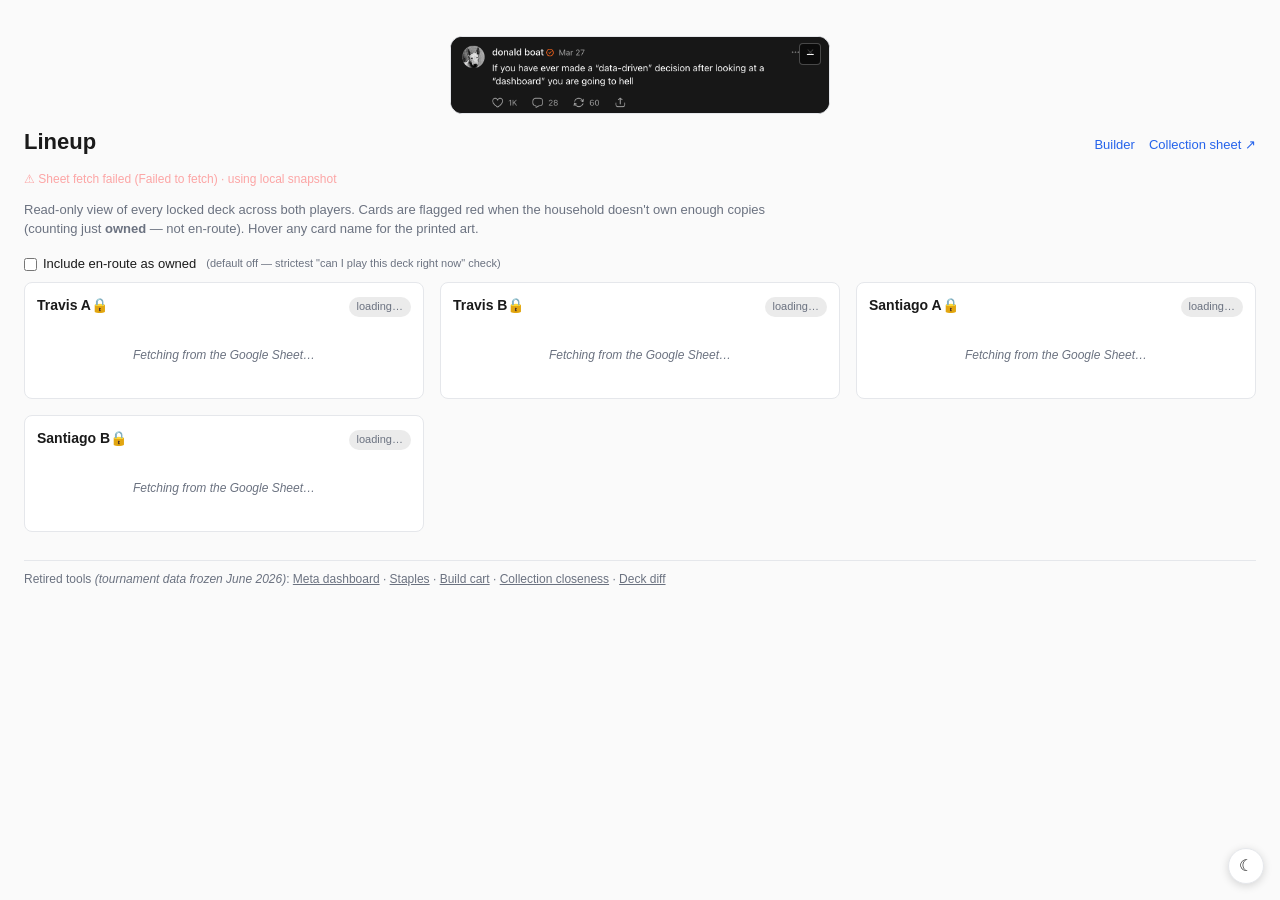
==== commit 9dc53d1f: "Rift Atlas copy + sideboard cap 10 + VEN set catalog backfill Three changes riding the latest Riftbo" ====
--- a/index.html
+++ b/index.html
@@ -80,12 +80,12 @@
   <div id="toast" hidden></div>
 
   <script src="utils.js?v=20"></script>
-  <script src="cards-catalog.js?v=14"></script>
+  <script src="cards-catalog.js?v=15"></script>
   <script src="champion-slugs.js?v=14"></script>
   <script src="collection-owned.js?v=14"></script>
   <script src="collection-enroute.js?v=14"></script>
   <script src="collection-sheet.js?v=14"></script>
-  <script src="lineup-app.js?v=25"></script>
+  <script src="lineup-app.js?v=26"></script>
   <script src="theme.js?v=1"></script>
 </body>
 </html>
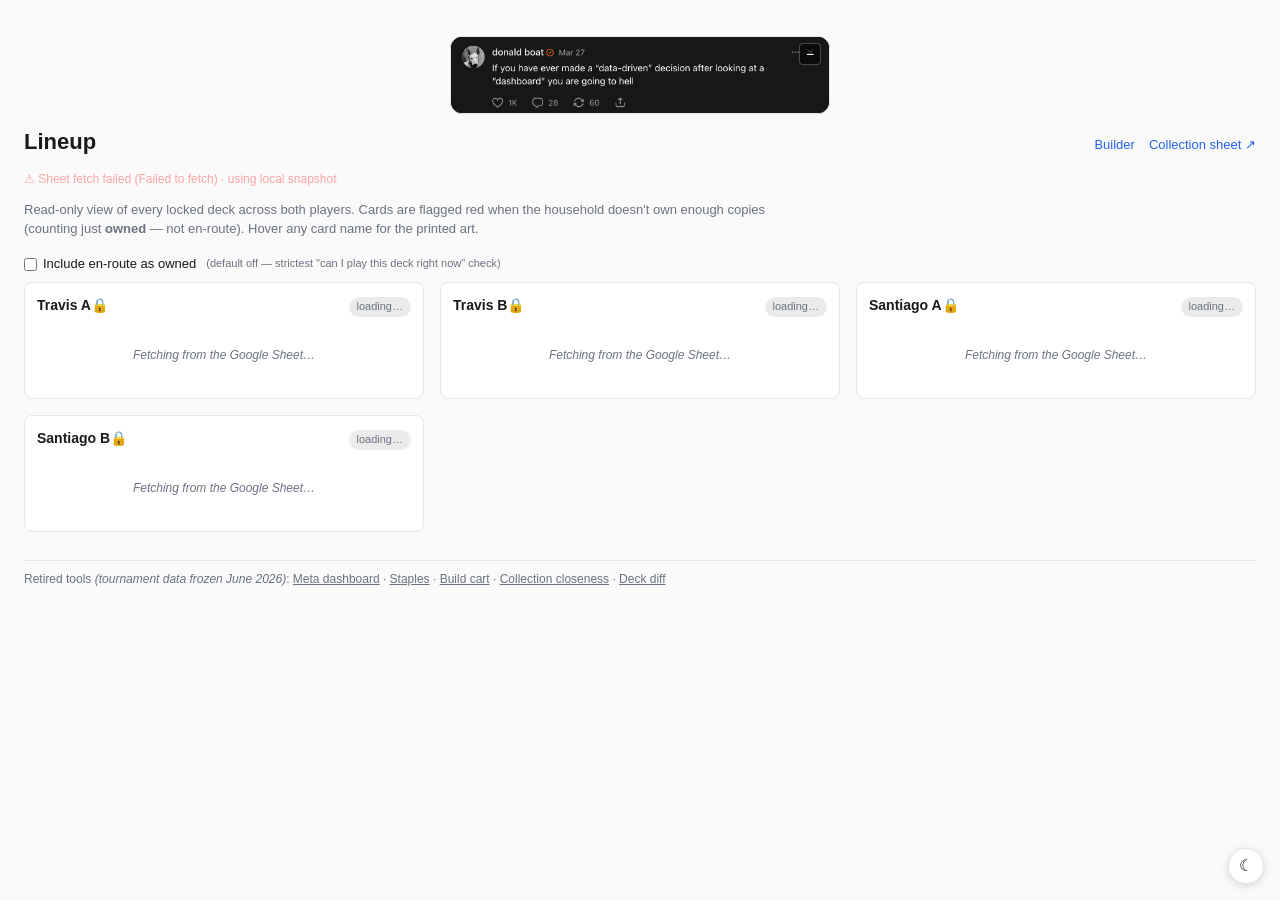
==== commit 942d4d93: "Lineup: real CSV parsing for lock tabs (fixes vanished Travis A deck) The Travis A🔒 tab picked up a " ====
--- a/index.html
+++ b/index.html
@@ -85,7 +85,7 @@
   <script src="collection-owned.js?v=14"></script>
   <script src="collection-enroute.js?v=14"></script>
   <script src="collection-sheet.js?v=14"></script>
-  <script src="lineup-app.js?v=26"></script>
+  <script src="lineup-app.js?v=27"></script>
   <script src="theme.js?v=1"></script>
 </body>
 </html>
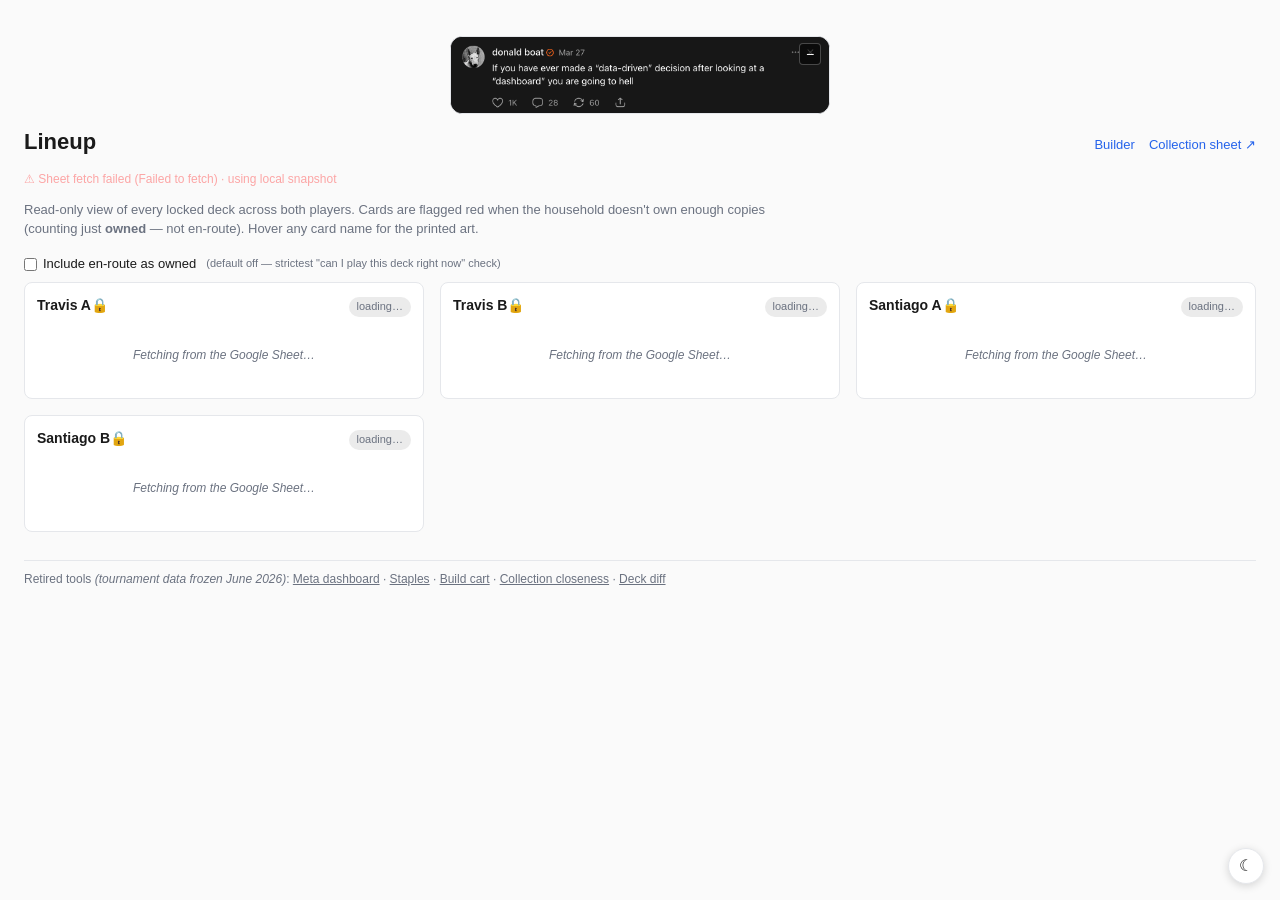
==== commit c5fc27cd: "Lineup: tap-to-view card lightbox (mobile card art) The hover thumb is hidden on touch devices (hove" ====
--- a/index.html
+++ b/index.html
@@ -7,7 +7,7 @@
   <title>Riftboard — lineup</title>
   <link rel="stylesheet" href="styles.css?v=31" />
   <link rel="stylesheet" href="collection.css?v=15" />
-  <link rel="stylesheet" href="lineup.css?v=25" />
+  <link rel="stylesheet" href="lineup.css?v=26" />
 </head>
 <body>
   <aside id="motto" class="motto" aria-label="Site motto">
@@ -85,7 +85,7 @@
   <script src="collection-owned.js?v=14"></script>
   <script src="collection-enroute.js?v=14"></script>
   <script src="collection-sheet.js?v=14"></script>
-  <script src="lineup-app.js?v=27"></script>
+  <script src="lineup-app.js?v=28"></script>
   <script src="theme.js?v=1"></script>
 </body>
 </html>
--- a/lineup.css
+++ b/lineup.css
@@ -199,3 +199,33 @@
   border-top: 1px solid var(--border);
   font-size: 11px;
 }
+
+/* ---------- Tap-to-view card lightbox ---------- */
+/* Touch path for card art (hover thumb is hidden on touch devices).
+   Tap a card row → full-screen preview; tap anywhere / Esc closes. */
+#card-lightbox {
+  position: fixed;
+  inset: 0;
+  z-index: 2000;
+  background: rgba(0, 0, 0, 0.75);
+  display: flex;
+  align-items: center;
+  justify-content: center;
+  cursor: zoom-out;
+}
+/* Author display:flex would otherwise defeat the `hidden` attribute
+   (UA display:none loses to author rules) — reassert it. */
+#card-lightbox[hidden] { display: none; }
+#card-lightbox img {
+  max-width: 92vw;
+  max-height: 85vh;
+  border-radius: 14px;
+  box-shadow: 0 18px 48px rgba(0, 0, 0, 0.6);
+}
+/* Battlefields are landscape — rotate and swap the fit constraints so
+   the rotated art still fits the viewport. */
+#card-lightbox.battlefield img {
+  transform: rotate(90deg);
+  max-width: 85vh;
+  max-height: 92vw;
+}
